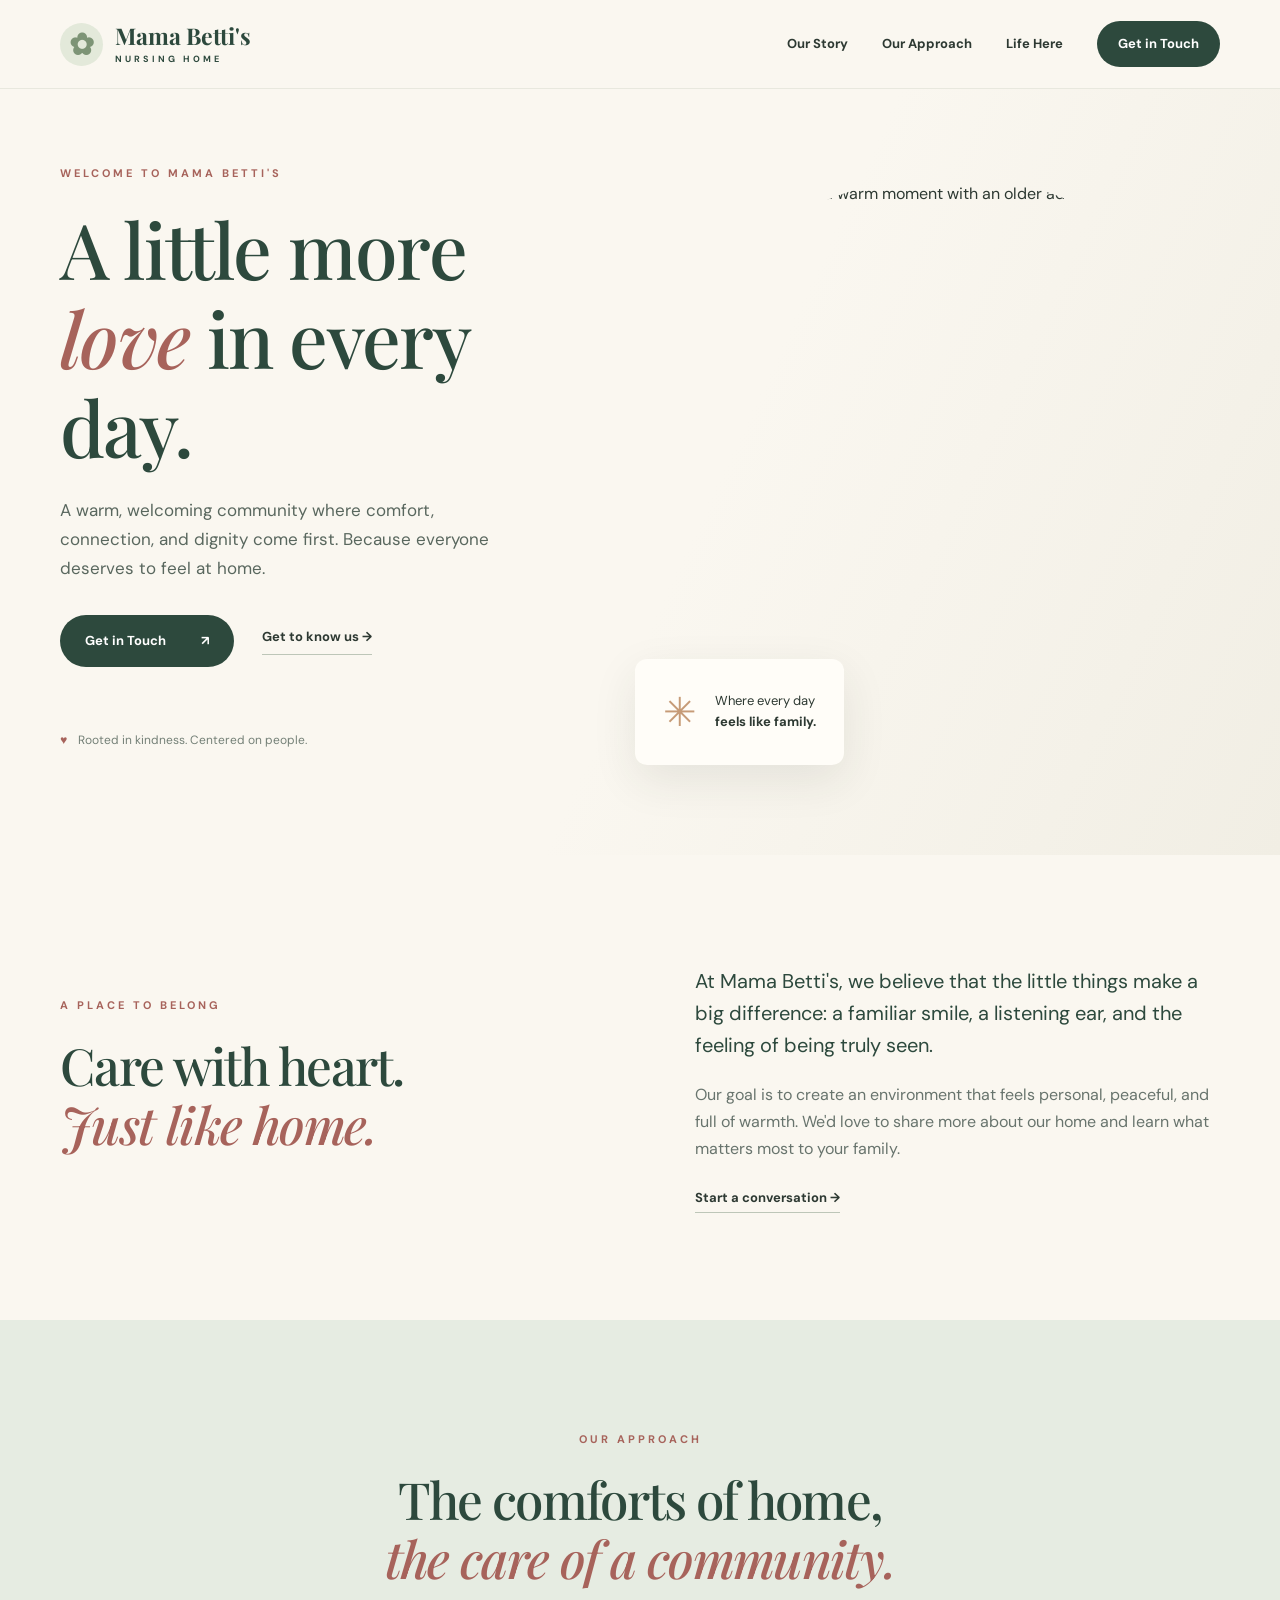
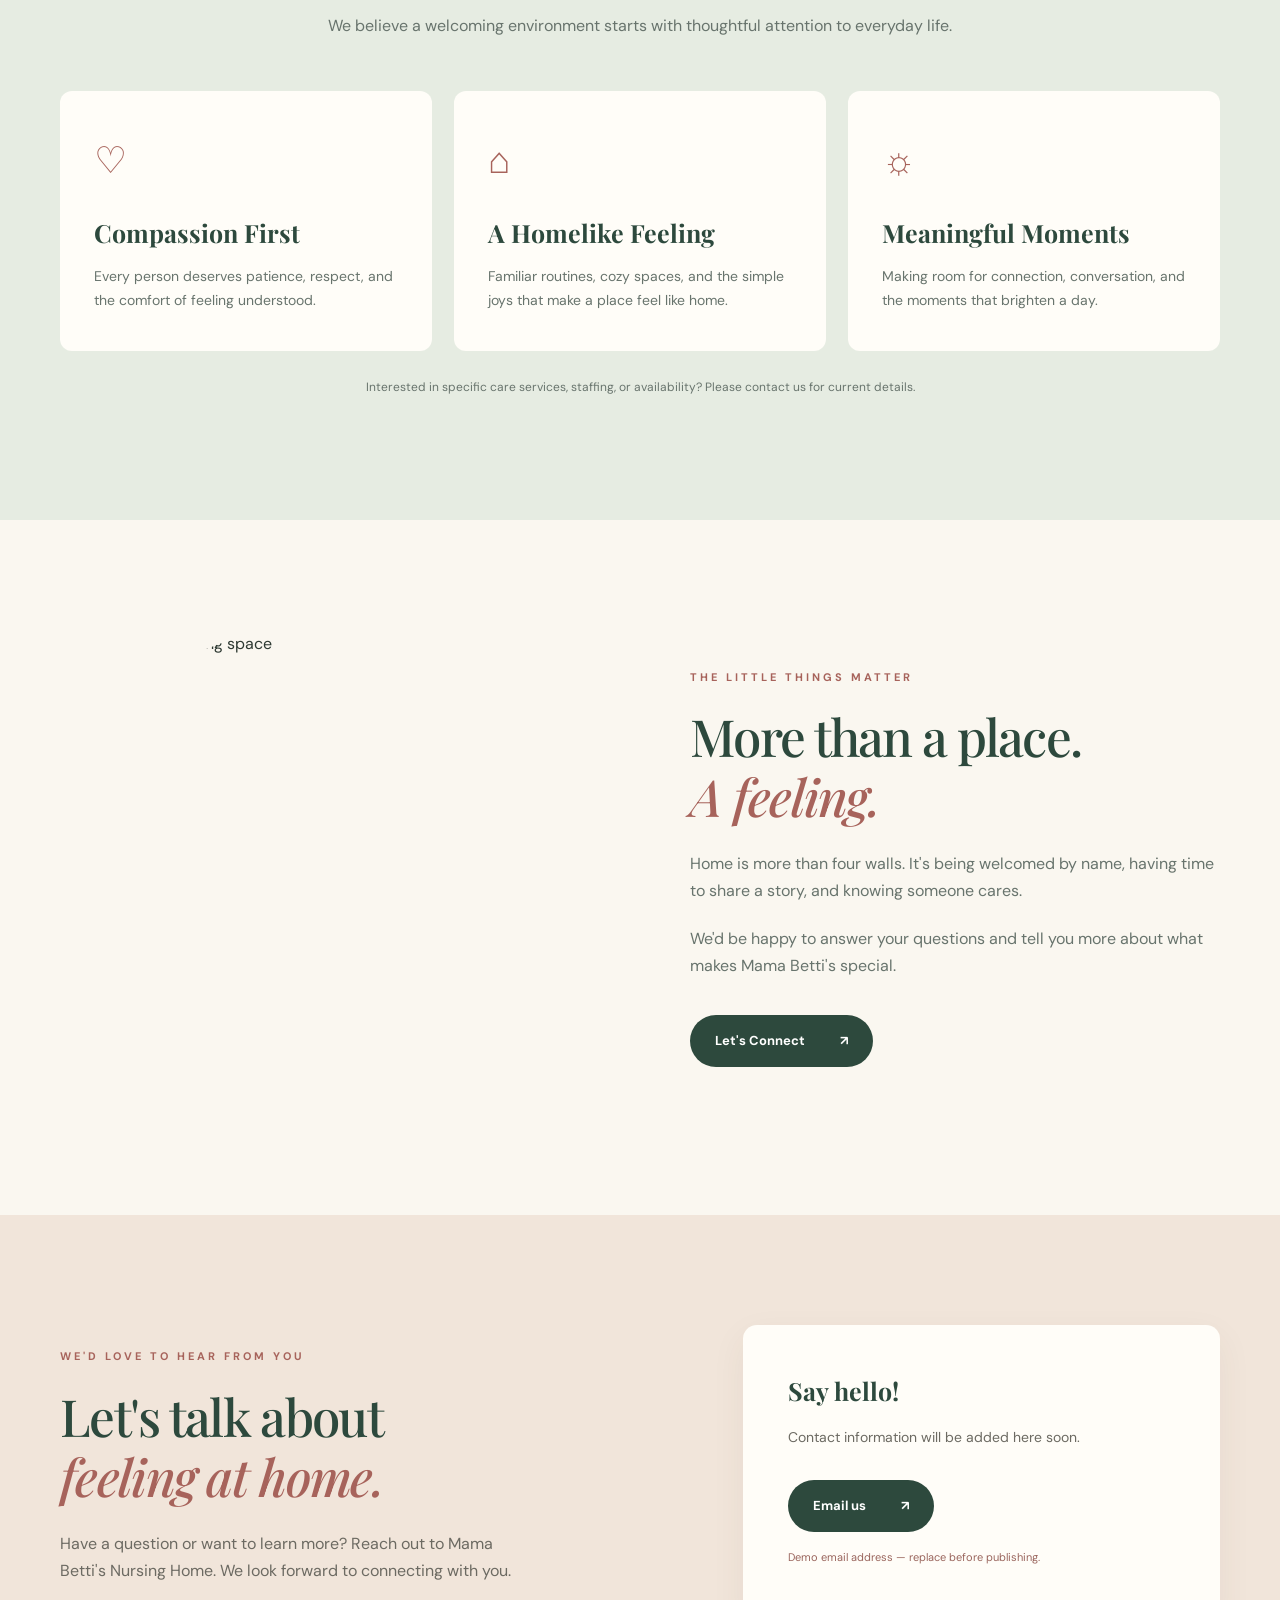
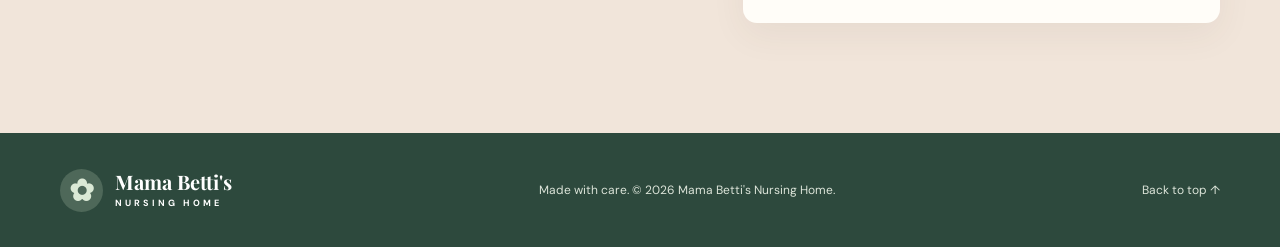
==== index.html @ affe923b "Add files via upload" ====
<!doctype html>
<html lang="en">
<head>
  <meta charset="utf-8" />
  <meta name="viewport" content="width=device-width, initial-scale=1" />
  <meta name="description" content="Mama Betti's Nursing Home — a warm, welcoming place to call home. Learn about our approach to care and get in touch." />
  <title>Mama Betti's Nursing Home | Care That Feels Like Family</title>
  <link rel="stylesheet" href="styles.css" />
</head>
<body>
  <a class="skip-link" href="#main">Skip to content</a>
  <header class="site-header">
    <div class="container nav-wrap">
      <a class="brand" href="#home" aria-label="Mama Betti's Nursing Home home"><span class="brand-mark" aria-hidden="true">✿</span><span>Mama Betti's <small>NURSING HOME</small></span></a>
      <button class="menu-toggle" aria-expanded="false" aria-controls="nav-links" aria-label="Toggle navigation">☰</button>
      <nav id="nav-links" aria-label="Main navigation"><a href="#about">Our Story</a><a href="#care">Our Approach</a><a href="#life">Life Here</a><a href="#contact" class="nav-cta">Get in Touch</a></nav>
    </div>
  </header>
  <main id="main">
    <section class="hero" id="home"><div class="container hero-grid"><div class="hero-copy"><span class="eyebrow">WELCOME TO MAMA BETTI'S</span><h1>A little more <em>love</em> in every day.</h1><p>A warm, welcoming community where comfort, connection, and dignity come first. Because everyone deserves to feel at home.</p><div class="actions"><a class="button primary" href="#contact">Get in Touch <span aria-hidden="true">↗</span></a><a class="text-link" href="#about">Get to know us <span aria-hidden="true">→</span></a></div><div class="hero-note"><span aria-hidden="true">♥</span> Rooted in kindness. Centered on people.</div></div><div class="hero-visual"><img src="https://images.unsplash.com/photo-1581578731548-c64695cc6952?auto=format&fit=crop&w=1100&q=85" alt="Caregiver sharing a warm moment with an older adult" /><div class="floating-note"><span class="flower">✳</span><span>Where every day<br><strong>feels like family.</strong></span></div></div></div></section>
    <section class="intro section" id="about"><div class="container intro-grid"><div><span class="eyebrow">A PLACE TO BELONG</span><h2>Care with heart.<br><em>Just like home.</em></h2></div><div><p class="lead">At Mama Betti's, we believe that the little things make a big difference: a familiar smile, a listening ear, and the feeling of being truly seen.</p><p>Our goal is to create an environment that feels personal, peaceful, and full of warmth. We'd love to share more about our home and learn what matters most to your family.</p><a class="text-link" href="#contact">Start a conversation <span aria-hidden="true">→</span></a></div></div></section>
    <section class="care section" id="care"><div class="container"><div class="section-heading"><span class="eyebrow">OUR APPROACH</span><h2>The comforts of home,<br><em>the care of a community.</em></h2><p>We believe a welcoming environment starts with thoughtful attention to everyday life.</p></div><div class="card-grid"><article class="feature-card"><div class="feature-icon">♡</div><h3>Compassion First</h3><p>Every person deserves patience, respect, and the comfort of feeling understood.</p></article><article class="feature-card"><div class="feature-icon">⌂</div><h3>A Homelike Feeling</h3><p>Familiar routines, cozy spaces, and the simple joys that make a place feel like home.</p></article><article class="feature-card"><div class="feature-icon">☼</div><h3>Meaningful Moments</h3><p>Making room for connection, conversation, and the moments that brighten a day.</p></article></div><p class="care-disclaimer">Interested in specific care services, staffing, or availability? Please contact us for current details.</p></div></section>
    <section class="life section" id="life"><div class="container life-grid"><div class="life-photo"><img src="https://images.unsplash.com/photo-1600607687920-4e2a09cf159d?auto=format&fit=crop&w=1100&q=85" alt="Bright, inviting living space" loading="lazy" /></div><div class="life-copy"><span class="eyebrow">THE LITTLE THINGS MATTER</span><h2>More than a place.<br><em>A feeling.</em></h2><p>Home is more than four walls. It's being welcomed by name, having time to share a story, and knowing someone cares.</p><p>We'd be happy to answer your questions and tell you more about what makes Mama Betti's special.</p><a class="button secondary" href="#contact">Let's Connect <span aria-hidden="true">↗</span></a></div></div></section>
    <section class="contact section" id="contact"><div class="container contact-panel"><div><span class="eyebrow">WE'D LOVE TO HEAR FROM YOU</span><h2>Let's talk about<br><em>feeling at home.</em></h2><p>Have a question or want to learn more? Reach out to Mama Betti's Nursing Home. We look forward to connecting with you.</p></div><div class="contact-card"><h3>Say hello!</h3><p>Contact information will be added here soon.</p><a class="button primary" href="mailto:hello@example.com?subject=Inquiry%20for%20Mama%20Betti%27s%20Nursing%20Home">Email us <span aria-hidden="true">↗</span></a><p class="placeholder-warning">Demo email address — replace before publishing.</p></div></div></section>
  </main>
  <footer><div class="container footer-inner"><a class="brand" href="#home"><span class="brand-mark" aria-hidden="true">✿</span><span>Mama Betti's <small>NURSING HOME</small></span></a><p>Made with care. © <span id="year"></span> Mama Betti's Nursing Home.</p><a href="#home">Back to top ↑</a></div></footer>
  <script src="script.js"></script>
</body>
</html>
---- styles.css ----
@import url('https://fonts.googleapis.com/css2?family=DM+Sans:wght@400;500;600;700&family=Playfair+Display:ital,wght@0,500;0,600;0,700;1,500;1,600&display=swap');
:root{--cream:#faf7f0;--ivory:#fffdf8;--green:#2d493d;--sage:#e6ece2;--peach:#f4e3d7;--rose:#a7635b;--ink:#2d3932;--muted:#68746d}*{box-sizing:border-box}html{scroll-behavior:smooth}body{margin:0;background:var(--cream);color:var(--ink);font-family:'DM Sans',sans-serif;line-height:1.7}img{max-width:100%;display:block}a{color:inherit;text-decoration:none}button{font:inherit}.container{width:min(1160px,calc(100% - 48px));margin:auto}.skip-link{position:absolute;left:-999px;top:0;background:white;padding:10px;z-index:10}.skip-link:focus{left:10px}.site-header{background:var(--cream);position:sticky;top:0;z-index:5;border-bottom:1px solid #e8e8de}.nav-wrap{display:flex;align-items:center;justify-content:space-between;min-height:88px}.brand{display:flex;align-items:center;gap:12px;color:var(--green);font-family:'Playfair Display',serif;font-size:23px;font-weight:700;line-height:1.05}.brand small{display:block;font-family:'DM Sans',sans-serif;font-size:9px;letter-spacing:3px;margin-top:7px}.brand-mark{width:43px;height:43px;display:grid;place-items:center;background:#e3e9da;border-radius:50%;font-size:30px;color:#7d9476}.site-header nav{display:flex;align-items:center;gap:34px;font-size:13px;font-weight:700}.site-header nav a:hover,.text-link:hover{color:var(--rose)}.nav-cta{background:var(--green);color:white!important;padding:12px 21px;border-radius:100px}.menu-toggle{display:none;background:none;border:0;font-size:27px;color:var(--green)}.hero{padding:75px 0 105px;background:linear-gradient(115deg,#faf7f0 55%,#f1eee4 100%)}.hero-grid{display:grid;grid-template-columns:1fr 1fr;align-items:center;gap:70px}.eyebrow{display:block;font-size:11px;font-weight:700;letter-spacing:3px;color:var(--rose);margin-bottom:21px}.hero h1,h2{font-family:'Playfair Display',serif;color:var(--green);font-weight:500;line-height:1.16;letter-spacing:-1.7px}.hero h1{font-size:clamp(56px,6vw,84px);margin:0 0 25px}h2{font-size:clamp(38px,4vw,57px);margin:0 0 24px}h1 em,h2 em{color:var(--rose);font-weight:500}.hero-copy>p{font-size:17px;max-width:460px;color:#59675e}.actions{display:flex;align-items:center;gap:28px;margin-top:32px;flex-wrap:wrap}.button{display:inline-flex;align-items:center;gap:35px;padding:15px 25px;border-radius:100px;font-weight:700;font-size:13px;transition:transform .2s,background .2s}.button:hover{transform:translateY(-2px)}.primary{background:var(--green);color:white}.primary:hover{background:#426653}.secondary{background:var(--ivory);color:var(--green)}.text-link{font-size:13px;font-weight:700;border-bottom:1px solid #bdc6b8;padding-bottom:6px}.hero-note{font-size:12px;color:#748077;margin-top:63px}.hero-note span{color:var(--rose);margin-right:8px}.hero-visual{position:relative}.hero-visual>img{width:100%;height:555px;object-fit:cover;border-radius:250px 250px 14px 14px}.floating-note{position:absolute;bottom:-30px;left:-40px;background:var(--ivory);box-shadow:0 15px 45px #27382b18;padding:21px 28px;border-radius:12px;display:flex;align-items:center;gap:18px;font-size:13px;line-height:1.6}.flower{font-size:40px;color:#c69b77}.section{padding:110px 0}.intro-grid{display:grid;grid-template-columns:1fr 1fr;gap:110px;align-items:center}.intro-grid p{color:var(--muted);margin:0 0 20px}.intro-grid .lead{font-size:20px;color:var(--green);line-height:1.6}.care{background:var(--sage)}.section-heading{text-align:center;max-width:690px;margin:0 auto 52px}.section-heading>p{color:var(--muted)}.card-grid{display:grid;grid-template-columns:repeat(3,1fr);gap:22px}.feature-card{background:var(--ivory);padding:38px 34px;border-radius:12px;min-height:260px}.feature-icon{font-size:37px;color:var(--rose);margin-bottom:20px}.feature-card h3,.contact-card h3{font-family:'Playfair Display',serif;font-size:25px;color:var(--green);margin:0 0 10px}.feature-card p{font-size:14px;color:var(--muted);margin:0}.care-disclaimer{text-align:center;color:var(--muted);font-size:12px;margin-top:26px}.life-grid{display:grid;grid-template-columns:1fr 1fr;gap:100px;align-items:center}.life-photo img{height:475px;width:100%;object-fit:cover;border-radius:240px 240px 12px 12px}.life-copy p{color:var(--muted);margin-bottom:20px}.life-copy .secondary{background:var(--green);color:white;margin-top:16px}.contact{background:#f1e5da}.contact-panel{display:grid;grid-template-columns:1.1fr .9fr;gap:100px;align-items:center}.contact-panel>div>p{max-width:460px;color:#6c6a62}.contact-card{background:var(--ivory);padding:45px;border-radius:14px;box-shadow:0 12px 35px #503c2910}.contact-card p{color:var(--muted);font-size:14px}.contact-card .button{margin-top:16px}.contact-card .placeholder-warning{font-size:11px;color:#9a655d;margin-top:16px}footer{background:var(--green);color:#dce4d9;padding:35px 0}.footer-inner{display:flex;justify-content:space-between;align-items:center;gap:20px}.footer-inner .brand{color:white;font-size:20px}.footer-inner .brand-mark{background:#4e6859;color:#dbe9d6}.footer-inner p,.footer-inner>a:last-child{font-size:12px}@media(max-width:850px){.hero-grid,.intro-grid,.life-grid,.contact-panel{gap:45px}.hero h1{font-size:55px}.hero-visual>img{height:440px}.section{padding:75px 0}.site-header nav{gap:16px}}@media(max-width:680px){.container{width:min(100% - 36px,1160px)}.nav-wrap{min-height:75px}.menu-toggle{display:block}.site-header nav{display:none;position:absolute;top:75px;left:0;right:0;background:var(--cream);padding:24px;flex-direction:column;align-items:stretch;border-bottom:1px solid #ddd}.site-header nav.open{display:flex}.hero{padding:45px 0 75px}.hero-grid,.intro-grid,.life-grid,.contact-panel,.card-grid{grid-template-columns:1fr}.hero-grid{gap:48px}.hero h1{font-size:clamp(52px,12vw,72px)}.hero-visual{margin-left:15px}.hero-visual>img{height:390px}.floating-note{left:-15px;padding:14px 18px}.hero-note{margin-top:38px}.intro-grid,.life-grid,.contact-panel{gap:25px}.life-photo img{height:350px}.life-copy{padding-top:15px}.contact-card{padding:30px}.footer-inner{flex-direction:column;text-align:center}.section{padding:68px 0}}
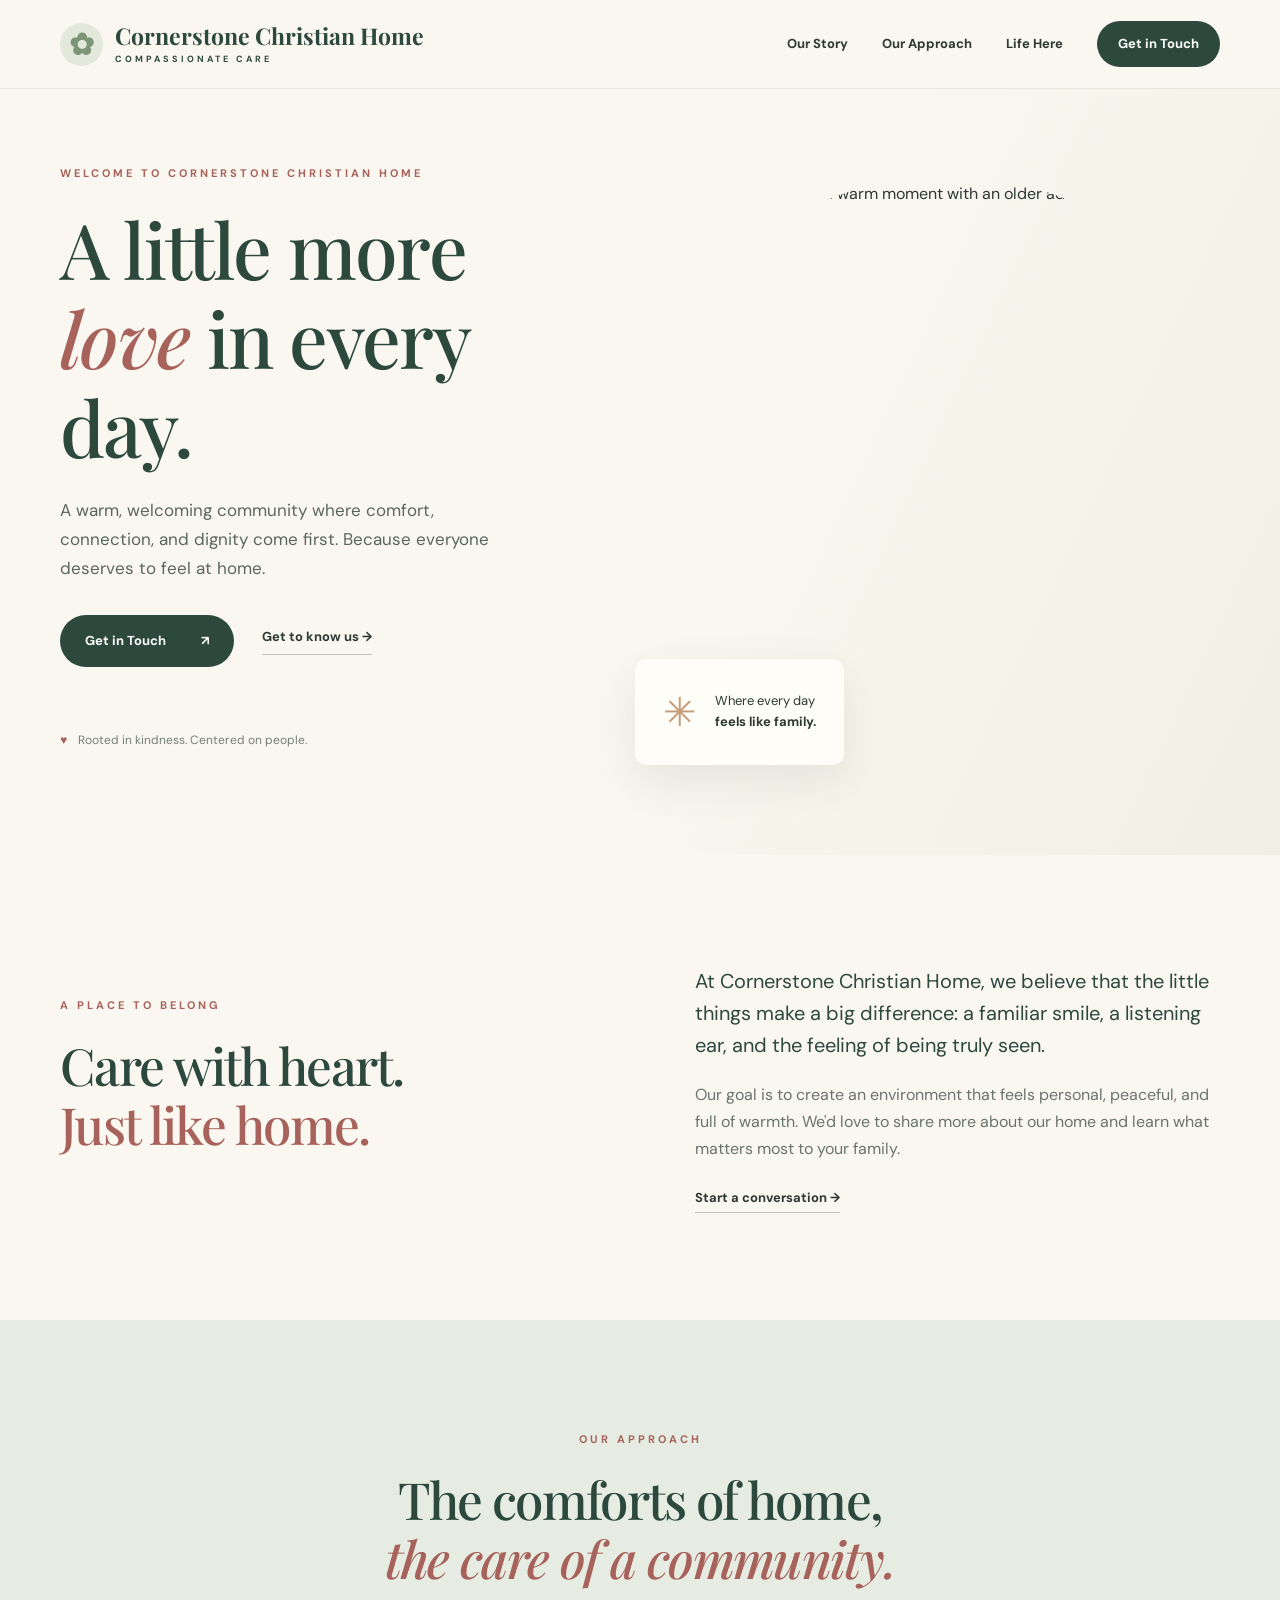
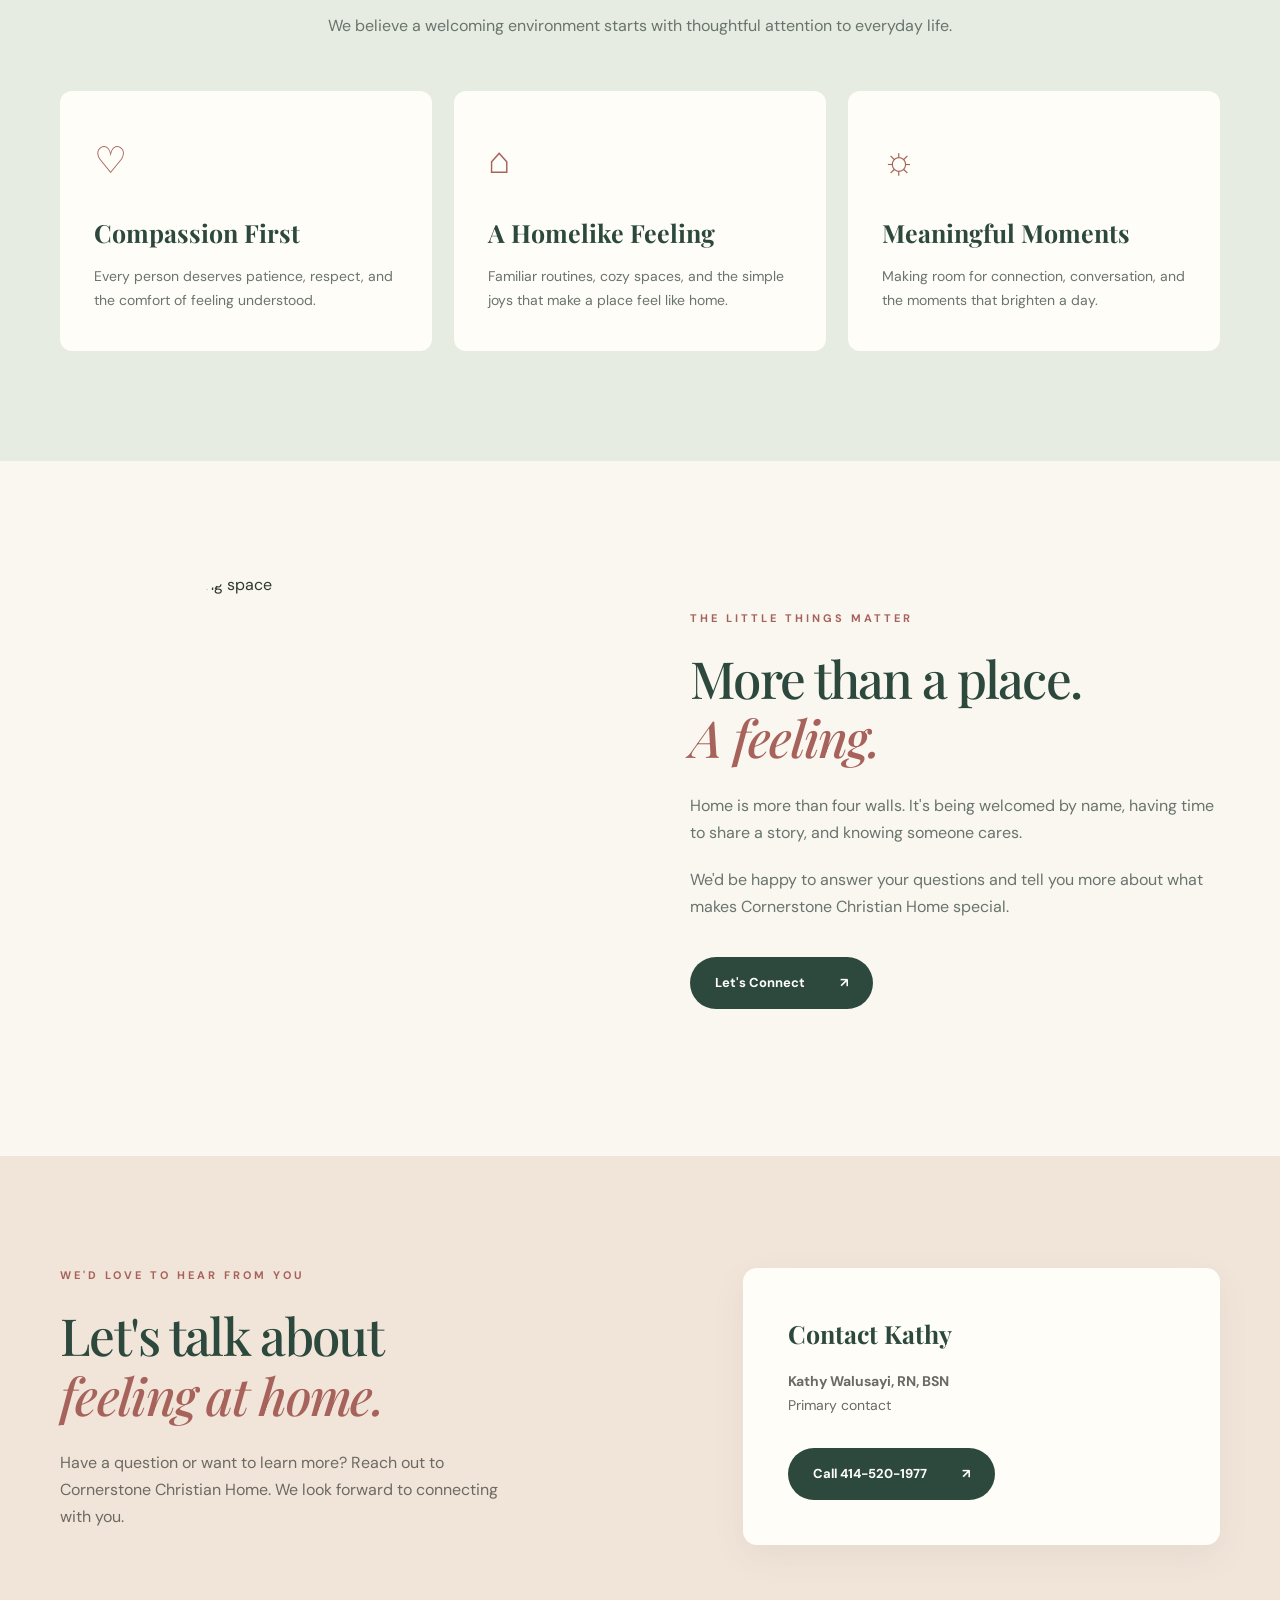
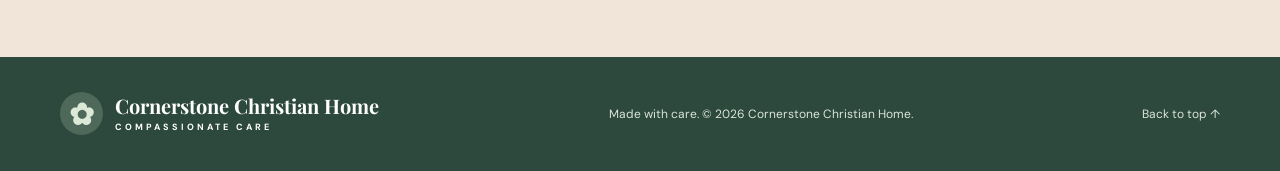
==== commit e8798cb3: "Add files via upload" ====
--- a/index.html
+++ b/index.html
@@ -3,27 +3,27 @@
 <head>
   <meta charset="utf-8" />
   <meta name="viewport" content="width=device-width, initial-scale=1" />
-  <meta name="description" content="Mama Betti's Nursing Home — a warm, welcoming place to call home. Learn about our approach to care and get in touch." />
-  <title>Mama Betti's Nursing Home | Care That Feels Like Family</title>
+  <meta name="description" content="Cornerstone Christian Home — a warm, welcoming place to call home. Learn about our approach to care and get in touch." />
+  <title>Cornerstone Christian Home | Care That Feels Like Family</title>
   <link rel="stylesheet" href="styles.css" />
 </head>
 <body>
   <a class="skip-link" href="#main">Skip to content</a>
   <header class="site-header">
     <div class="container nav-wrap">
-      <a class="brand" href="#home" aria-label="Mama Betti's Nursing Home home"><span class="brand-mark" aria-hidden="true">✿</span><span>Mama Betti's <small>NURSING HOME</small></span></a>
+      <a class="brand" href="#home" aria-label="Cornerstone Christian Home home"><span class="brand-mark" aria-hidden="true">✿</span><span>Cornerstone Christian Home <small>COMPASSIONATE CARE</small></span></a>
       <button class="menu-toggle" aria-expanded="false" aria-controls="nav-links" aria-label="Toggle navigation">☰</button>
       <nav id="nav-links" aria-label="Main navigation"><a href="#about">Our Story</a><a href="#care">Our Approach</a><a href="#life">Life Here</a><a href="#contact" class="nav-cta">Get in Touch</a></nav>
     </div>
   </header>
   <main id="main">
-    <section class="hero" id="home"><div class="container hero-grid"><div class="hero-copy"><span class="eyebrow">WELCOME TO MAMA BETTI'S</span><h1>A little more <em>love</em> in every day.</h1><p>A warm, welcoming community where comfort, connection, and dignity come first. Because everyone deserves to feel at home.</p><div class="actions"><a class="button primary" href="#contact">Get in Touch <span aria-hidden="true">↗</span></a><a class="text-link" href="#about">Get to know us <span aria-hidden="true">→</span></a></div><div class="hero-note"><span aria-hidden="true">♥</span> Rooted in kindness. Centered on people.</div></div><div class="hero-visual"><img src="https://images.unsplash.com/photo-1581578731548-c64695cc6952?auto=format&fit=crop&w=1100&q=85" alt="Caregiver sharing a warm moment with an older adult" /><div class="floating-note"><span class="flower">✳</span><span>Where every day<br><strong>feels like family.</strong></span></div></div></div></section>
-    <section class="intro section" id="about"><div class="container intro-grid"><div><span class="eyebrow">A PLACE TO BELONG</span><h2>Care with heart.<br><em>Just like home.</em></h2></div><div><p class="lead">At Mama Betti's, we believe that the little things make a big difference: a familiar smile, a listening ear, and the feeling of being truly seen.</p><p>Our goal is to create an environment that feels personal, peaceful, and full of warmth. We'd love to share more about our home and learn what matters most to your family.</p><a class="text-link" href="#contact">Start a conversation <span aria-hidden="true">→</span></a></div></div></section>
-    <section class="care section" id="care"><div class="container"><div class="section-heading"><span class="eyebrow">OUR APPROACH</span><h2>The comforts of home,<br><em>the care of a community.</em></h2><p>We believe a welcoming environment starts with thoughtful attention to everyday life.</p></div><div class="card-grid"><article class="feature-card"><div class="feature-icon">♡</div><h3>Compassion First</h3><p>Every person deserves patience, respect, and the comfort of feeling understood.</p></article><article class="feature-card"><div class="feature-icon">⌂</div><h3>A Homelike Feeling</h3><p>Familiar routines, cozy spaces, and the simple joys that make a place feel like home.</p></article><article class="feature-card"><div class="feature-icon">☼</div><h3>Meaningful Moments</h3><p>Making room for connection, conversation, and the moments that brighten a day.</p></article></div><p class="care-disclaimer">Interested in specific care services, staffing, or availability? Please contact us for current details.</p></div></section>
-    <section class="life section" id="life"><div class="container life-grid"><div class="life-photo"><img src="https://images.unsplash.com/photo-1600607687920-4e2a09cf159d?auto=format&fit=crop&w=1100&q=85" alt="Bright, inviting living space" loading="lazy" /></div><div class="life-copy"><span class="eyebrow">THE LITTLE THINGS MATTER</span><h2>More than a place.<br><em>A feeling.</em></h2><p>Home is more than four walls. It's being welcomed by name, having time to share a story, and knowing someone cares.</p><p>We'd be happy to answer your questions and tell you more about what makes Mama Betti's special.</p><a class="button secondary" href="#contact">Let's Connect <span aria-hidden="true">↗</span></a></div></div></section>
-    <section class="contact section" id="contact"><div class="container contact-panel"><div><span class="eyebrow">WE'D LOVE TO HEAR FROM YOU</span><h2>Let's talk about<br><em>feeling at home.</em></h2><p>Have a question or want to learn more? Reach out to Mama Betti's Nursing Home. We look forward to connecting with you.</p></div><div class="contact-card"><h3>Say hello!</h3><p>Contact information will be added here soon.</p><a class="button primary" href="mailto:hello@example.com?subject=Inquiry%20for%20Mama%20Betti%27s%20Nursing%20Home">Email us <span aria-hidden="true">↗</span></a><p class="placeholder-warning">Demo email address — replace before publishing.</p></div></div></section>
+    <section class="hero" id="home"><div class="container hero-grid"><div class="hero-copy"><span class="eyebrow">WELCOME TO CORNERSTONE CHRISTIAN HOME</span><h1>A little more <em>love</em> in every day.</h1><p>A warm, welcoming community where comfort, connection, and dignity come first. Because everyone deserves to feel at home.</p><div class="actions"><a class="button primary" href="#contact">Get in Touch <span aria-hidden="true">↗</span></a><a class="text-link" href="#about">Get to know us <span aria-hidden="true">→</span></a></div><div class="hero-note"><span aria-hidden="true">♥</span> Rooted in kindness. Centered on people.</div></div><div class="hero-visual"><img src="https://images.unsplash.com/photo-1581578731548-c64695cc6952?auto=format&fit=crop&w=1100&q=85" alt="Caregiver sharing a warm moment with an older adult" /><div class="floating-note"><span class="flower">✳</span><span>Where every day<br><strong>feels like family.</strong></span></div></div></div></section>
+    <section class="intro section" id="about"><div class="container intro-grid"><div><span class="eyebrow">A PLACE TO BELONG</span><h2>Care with heart.<br><em class="upright-emphasis">Just like home.</em></h2></div><div><p class="lead">At Cornerstone Christian Home, we believe that the little things make a big difference: a familiar smile, a listening ear, and the feeling of being truly seen.</p><p>Our goal is to create an environment that feels personal, peaceful, and full of warmth. We'd love to share more about our home and learn what matters most to your family.</p><a class="text-link" href="#contact">Start a conversation <span aria-hidden="true">→</span></a></div></div></section>
+    <section class="care section" id="care"><div class="container"><div class="section-heading"><span class="eyebrow">OUR APPROACH</span><h2>The comforts of home,<br><em>the care of a community.</em></h2><p>We believe a welcoming environment starts with thoughtful attention to everyday life.</p></div><div class="card-grid"><article class="feature-card"><div class="feature-icon">♡</div><h3>Compassion First</h3><p>Every person deserves patience, respect, and the comfort of feeling understood.</p></article><article class="feature-card"><div class="feature-icon">⌂</div><h3>A Homelike Feeling</h3><p>Familiar routines, cozy spaces, and the simple joys that make a place feel like home.</p></article><article class="feature-card"><div class="feature-icon">☼</div><h3>Meaningful Moments</h3><p>Making room for connection, conversation, and the moments that brighten a day.</p></article></div></div></section>
+    <section class="life section" id="life"><div class="container life-grid"><div class="life-photo"><img src="https://images.unsplash.com/photo-1600607687920-4e2a09cf159d?auto=format&fit=crop&w=1100&q=85" alt="Bright, inviting living space" loading="lazy" /></div><div class="life-copy"><span class="eyebrow">THE LITTLE THINGS MATTER</span><h2>More than a place.<br><em>A feeling.</em></h2><p>Home is more than four walls. It's being welcomed by name, having time to share a story, and knowing someone cares.</p><p>We'd be happy to answer your questions and tell you more about what makes Cornerstone Christian Home special.</p><a class="button secondary" href="#contact">Let's Connect <span aria-hidden="true">↗</span></a></div></div></section>
+    <section class="contact section" id="contact"><div class="container contact-panel"><div><span class="eyebrow">WE'D LOVE TO HEAR FROM YOU</span><h2>Let's talk about<br><em>feeling at home.</em></h2><p>Have a question or want to learn more? Reach out to Cornerstone Christian Home. We look forward to connecting with you.</p></div><div class="contact-card"><h3>Contact Kathy</h3><p><strong>Kathy Walusayi, RN, BSN</strong><br>Primary contact</p><a class="button primary" href="tel:+14145201977">Call 414-520-1977 <span aria-hidden="true">↗</span></a></div></div></section>
   </main>
-  <footer><div class="container footer-inner"><a class="brand" href="#home"><span class="brand-mark" aria-hidden="true">✿</span><span>Mama Betti's <small>NURSING HOME</small></span></a><p>Made with care. © <span id="year"></span> Mama Betti's Nursing Home.</p><a href="#home">Back to top ↑</a></div></footer>
+  <footer><div class="container footer-inner"><a class="brand" href="#home"><span class="brand-mark" aria-hidden="true">✿</span><span>Cornerstone Christian Home <small>COMPASSIONATE CARE</small></span></a><p>Made with care. © <span id="year"></span> Cornerstone Christian Home.</p><a href="#home">Back to top ↑</a></div></footer>
   <script src="script.js"></script>
 </body>
 </html>
--- a/styles.css
+++ b/styles.css
@@ -1,2 +1,5 @@
 @import url('https://fonts.googleapis.com/css2?family=DM+Sans:wght@400;500;600;700&family=Playfair+Display:ital,wght@0,500;0,600;0,700;1,500;1,600&display=swap');
 :root{--cream:#faf7f0;--ivory:#fffdf8;--green:#2d493d;--sage:#e6ece2;--peach:#f4e3d7;--rose:#a7635b;--ink:#2d3932;--muted:#68746d}*{box-sizing:border-box}html{scroll-behavior:smooth}body{margin:0;background:var(--cream);color:var(--ink);font-family:'DM Sans',sans-serif;line-height:1.7}img{max-width:100%;display:block}a{color:inherit;text-decoration:none}button{font:inherit}.container{width:min(1160px,calc(100% - 48px));margin:auto}.skip-link{position:absolute;left:-999px;top:0;background:white;padding:10px;z-index:10}.skip-link:focus{left:10px}.site-header{background:var(--cream);position:sticky;top:0;z-index:5;border-bottom:1px solid #e8e8de}.nav-wrap{display:flex;align-items:center;justify-content:space-between;min-height:88px}.brand{display:flex;align-items:center;gap:12px;color:var(--green);font-family:'Playfair Display',serif;font-size:23px;font-weight:700;line-height:1.05}.brand small{display:block;font-family:'DM Sans',sans-serif;font-size:9px;letter-spacing:3px;margin-top:7px}.brand-mark{width:43px;height:43px;display:grid;place-items:center;background:#e3e9da;border-radius:50%;font-size:30px;color:#7d9476}.site-header nav{display:flex;align-items:center;gap:34px;font-size:13px;font-weight:700}.site-header nav a:hover,.text-link:hover{color:var(--rose)}.nav-cta{background:var(--green);color:white!important;padding:12px 21px;border-radius:100px}.menu-toggle{display:none;background:none;border:0;font-size:27px;color:var(--green)}.hero{padding:75px 0 105px;background:linear-gradient(115deg,#faf7f0 55%,#f1eee4 100%)}.hero-grid{display:grid;grid-template-columns:1fr 1fr;align-items:center;gap:70px}.eyebrow{display:block;font-size:11px;font-weight:700;letter-spacing:3px;color:var(--rose);margin-bottom:21px}.hero h1,h2{font-family:'Playfair Display',serif;color:var(--green);font-weight:500;line-height:1.16;letter-spacing:-1.7px}.hero h1{font-size:clamp(56px,6vw,84px);margin:0 0 25px}h2{font-size:clamp(38px,4vw,57px);margin:0 0 24px}h1 em,h2 em{color:var(--rose);font-weight:500}.hero-copy>p{font-size:17px;max-width:460px;color:#59675e}.actions{display:flex;align-items:center;gap:28px;margin-top:32px;flex-wrap:wrap}.button{display:inline-flex;align-items:center;gap:35px;padding:15px 25px;border-radius:100px;font-weight:700;font-size:13px;transition:transform .2s,background .2s}.button:hover{transform:translateY(-2px)}.primary{background:var(--green);color:white}.primary:hover{background:#426653}.secondary{background:var(--ivory);color:var(--green)}.text-link{font-size:13px;font-weight:700;border-bottom:1px solid #bdc6b8;padding-bottom:6px}.hero-note{font-size:12px;color:#748077;margin-top:63px}.hero-note span{color:var(--rose);margin-right:8px}.hero-visual{position:relative}.hero-visual>img{width:100%;height:555px;object-fit:cover;border-radius:250px 250px 14px 14px}.floating-note{position:absolute;bottom:-30px;left:-40px;background:var(--ivory);box-shadow:0 15px 45px #27382b18;padding:21px 28px;border-radius:12px;display:flex;align-items:center;gap:18px;font-size:13px;line-height:1.6}.flower{font-size:40px;color:#c69b77}.section{padding:110px 0}.intro-grid{display:grid;grid-template-columns:1fr 1fr;gap:110px;align-items:center}.intro-grid p{color:var(--muted);margin:0 0 20px}.intro-grid .lead{font-size:20px;color:var(--green);line-height:1.6}.care{background:var(--sage)}.section-heading{text-align:center;max-width:690px;margin:0 auto 52px}.section-heading>p{color:var(--muted)}.card-grid{display:grid;grid-template-columns:repeat(3,1fr);gap:22px}.feature-card{background:var(--ivory);padding:38px 34px;border-radius:12px;min-height:260px}.feature-icon{font-size:37px;color:var(--rose);margin-bottom:20px}.feature-card h3,.contact-card h3{font-family:'Playfair Display',serif;font-size:25px;color:var(--green);margin:0 0 10px}.feature-card p{font-size:14px;color:var(--muted);margin:0}.care-disclaimer{text-align:center;color:var(--muted);font-size:12px;margin-top:26px}.life-grid{display:grid;grid-template-columns:1fr 1fr;gap:100px;align-items:center}.life-photo img{height:475px;width:100%;object-fit:cover;border-radius:240px 240px 12px 12px}.life-copy p{color:var(--muted);margin-bottom:20px}.life-copy .secondary{background:var(--green);color:white;margin-top:16px}.contact{background:#f1e5da}.contact-panel{display:grid;grid-template-columns:1.1fr .9fr;gap:100px;align-items:center}.contact-panel>div>p{max-width:460px;color:#6c6a62}.contact-card{background:var(--ivory);padding:45px;border-radius:14px;box-shadow:0 12px 35px #503c2910}.contact-card p{color:var(--muted);font-size:14px}.contact-card .button{margin-top:16px}.contact-card .placeholder-warning{font-size:11px;color:#9a655d;margin-top:16px}footer{background:var(--green);color:#dce4d9;padding:35px 0}.footer-inner{display:flex;justify-content:space-between;align-items:center;gap:20px}.footer-inner .brand{color:white;font-size:20px}.footer-inner .brand-mark{background:#4e6859;color:#dbe9d6}.footer-inner p,.footer-inner>a:last-child{font-size:12px}@media(max-width:850px){.hero-grid,.intro-grid,.life-grid,.contact-panel{gap:45px}.hero h1{font-size:55px}.hero-visual>img{height:440px}.section{padding:75px 0}.site-header nav{gap:16px}}@media(max-width:680px){.container{width:min(100% - 36px,1160px)}.nav-wrap{min-height:75px}.menu-toggle{display:block}.site-header nav{display:none;position:absolute;top:75px;left:0;right:0;background:var(--cream);padding:24px;flex-direction:column;align-items:stretch;border-bottom:1px solid #ddd}.site-header nav.open{display:flex}.hero{padding:45px 0 75px}.hero-grid,.intro-grid,.life-grid,.contact-panel,.card-grid{grid-template-columns:1fr}.hero-grid{gap:48px}.hero h1{font-size:clamp(52px,12vw,72px)}.hero-visual{margin-left:15px}.hero-visual>img{height:390px}.floating-note{left:-15px;padding:14px 18px}.hero-note{margin-top:38px}.intro-grid,.life-grid,.contact-panel{gap:25px}.life-photo img{height:350px}.life-copy{padding-top:15px}.contact-card{padding:30px}.footer-inner{flex-direction:column;text-align:center}.section{padding:68px 0}}
+
+/* Keep “Just like home” upright for a conventional capital J. */
+.upright-emphasis { font-style: normal; }
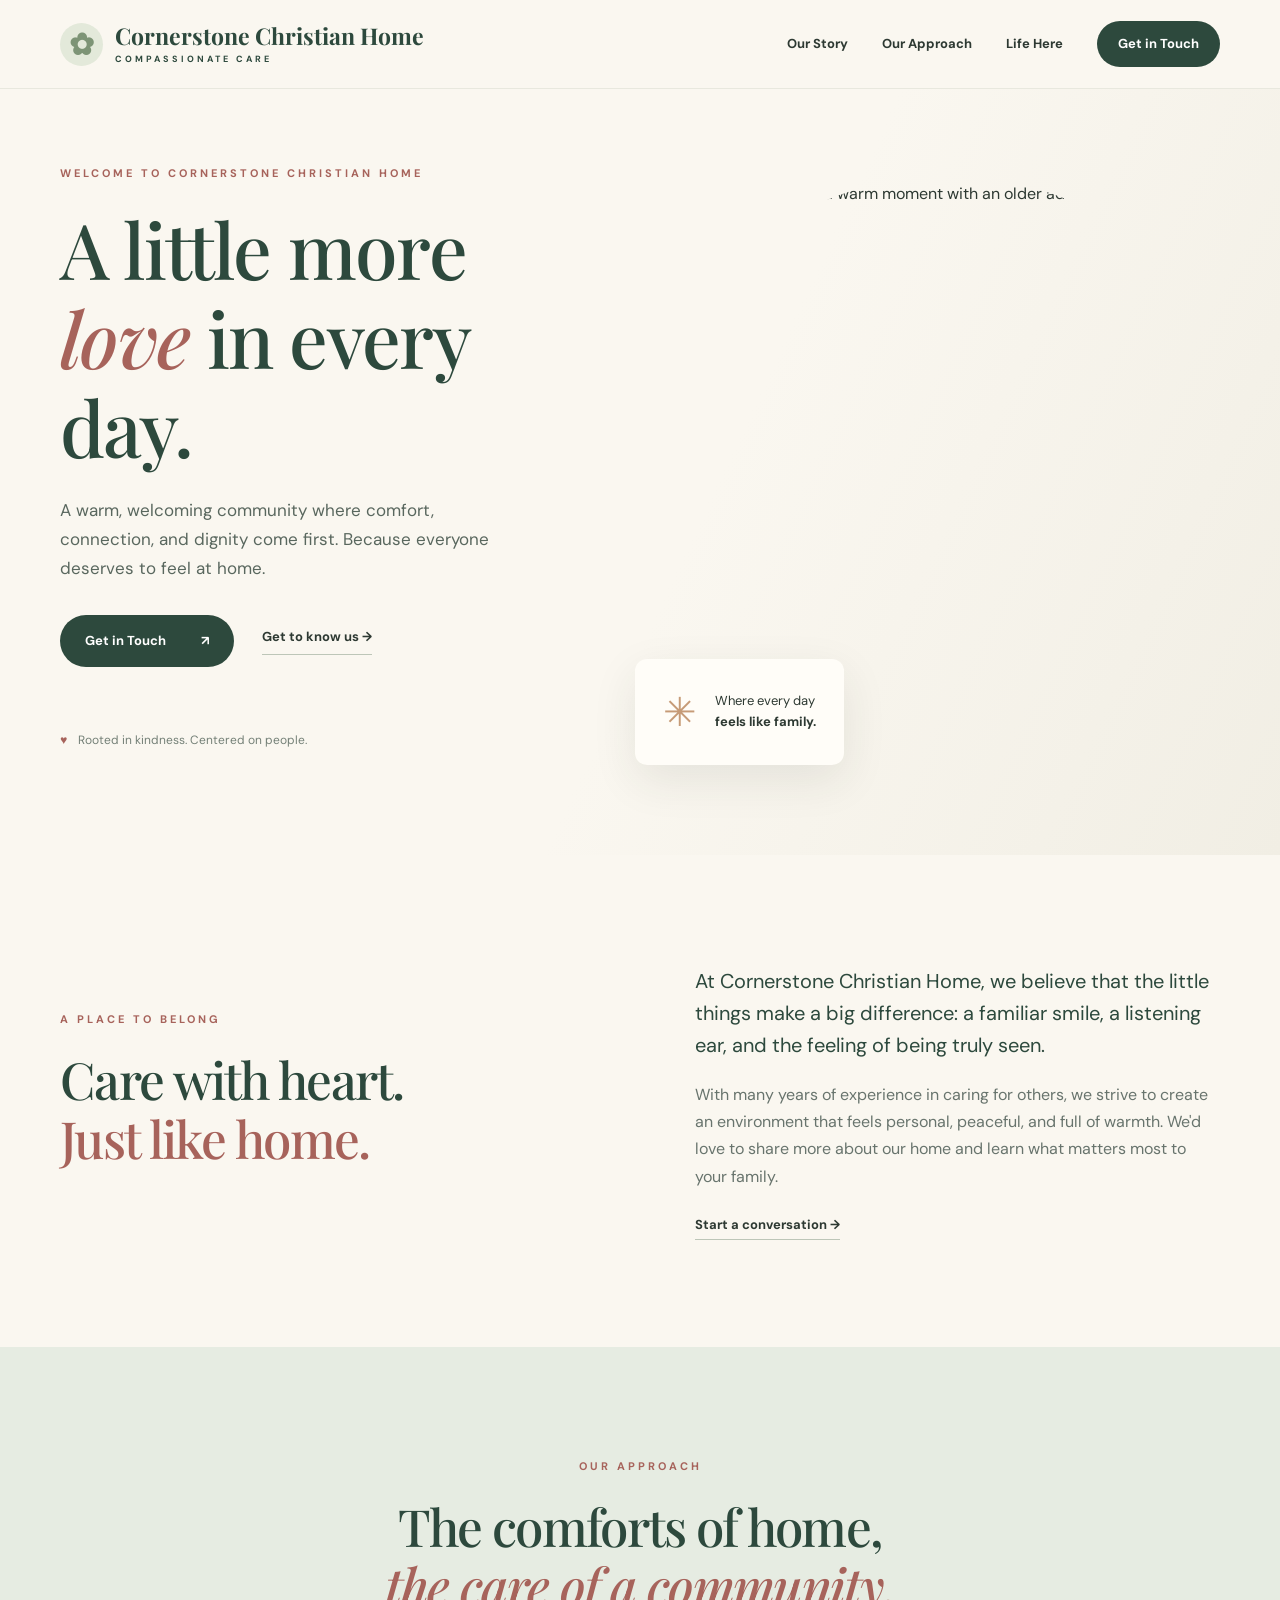
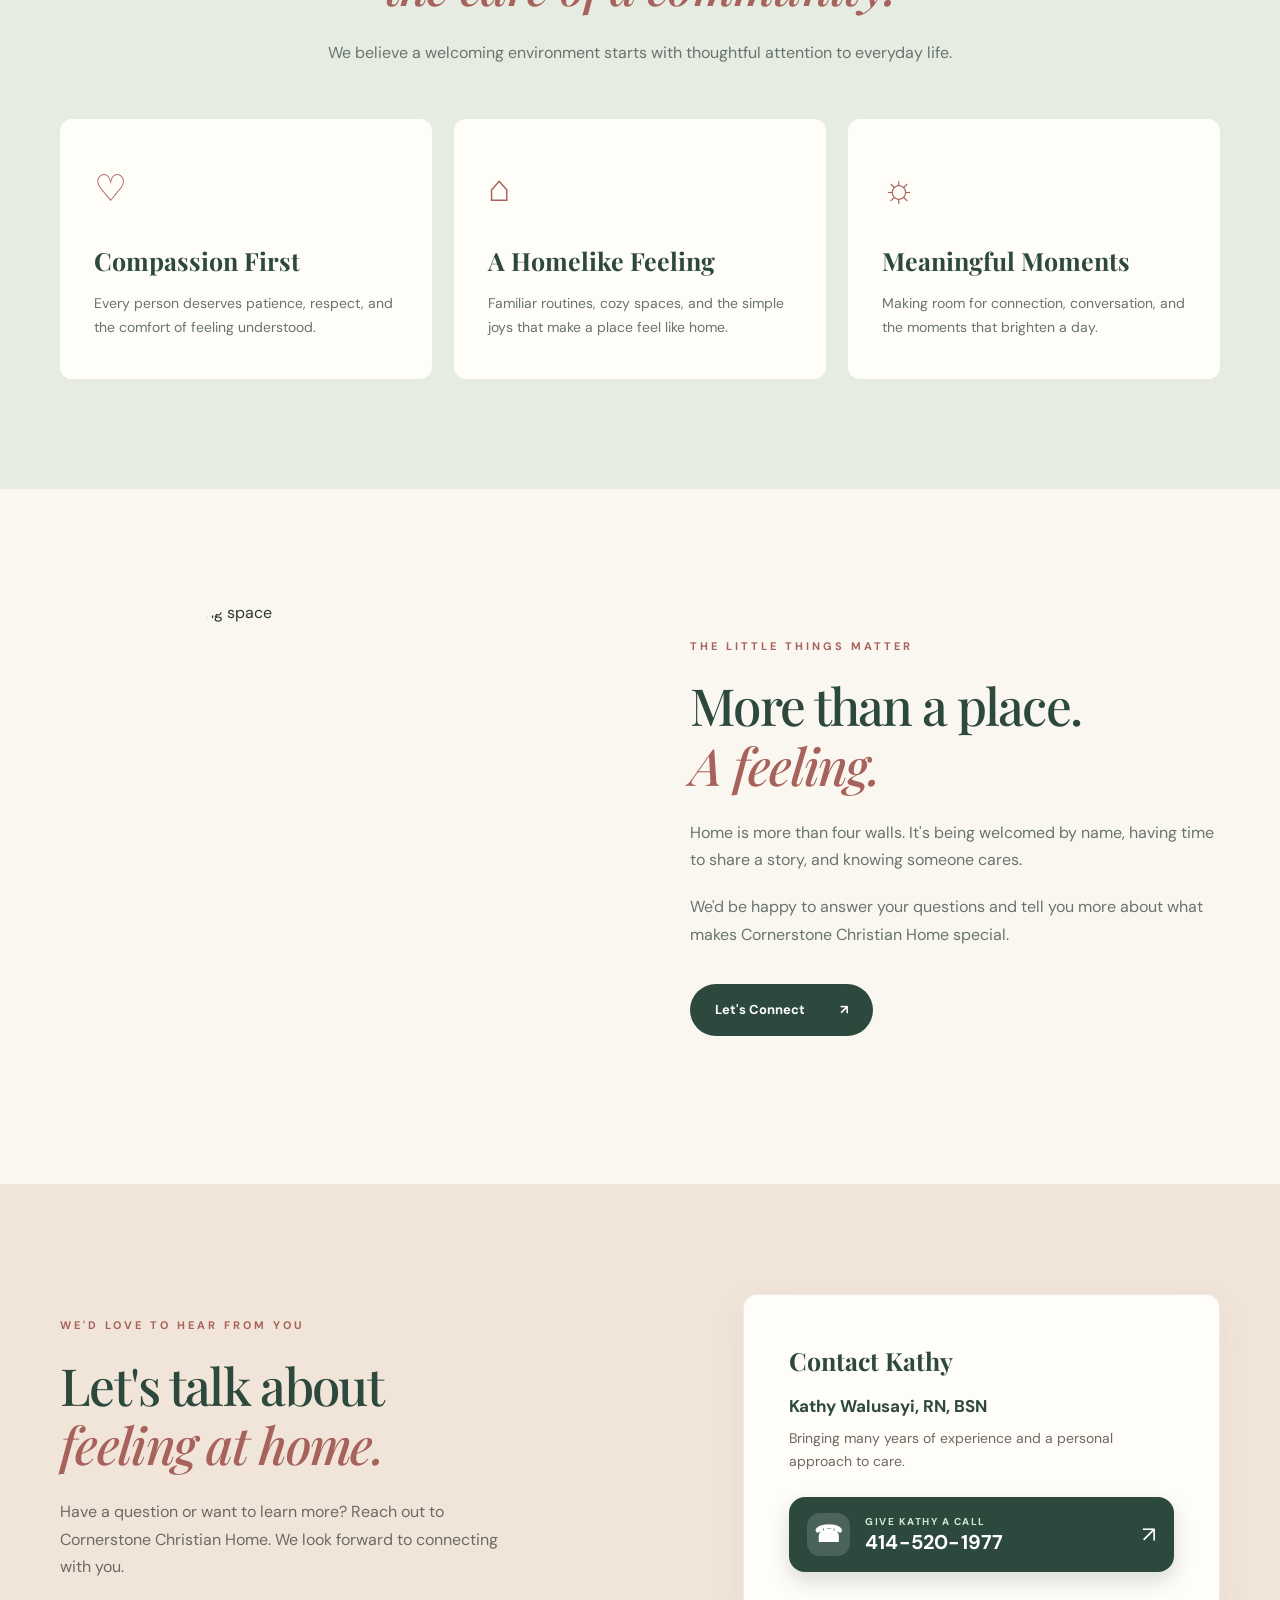
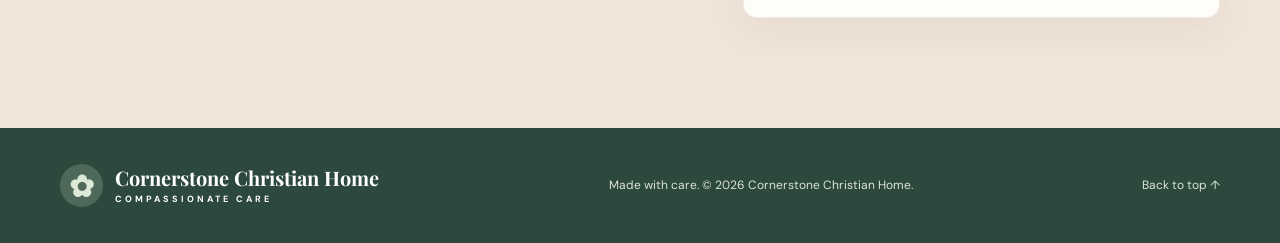
==== commit 084f2fb2: "Add files via upload" ====
--- a/index.html
+++ b/index.html
@@ -18,10 +18,10 @@
   </header>
   <main id="main">
     <section class="hero" id="home"><div class="container hero-grid"><div class="hero-copy"><span class="eyebrow">WELCOME TO CORNERSTONE CHRISTIAN HOME</span><h1>A little more <em>love</em> in every day.</h1><p>A warm, welcoming community where comfort, connection, and dignity come first. Because everyone deserves to feel at home.</p><div class="actions"><a class="button primary" href="#contact">Get in Touch <span aria-hidden="true">↗</span></a><a class="text-link" href="#about">Get to know us <span aria-hidden="true">→</span></a></div><div class="hero-note"><span aria-hidden="true">♥</span> Rooted in kindness. Centered on people.</div></div><div class="hero-visual"><img src="https://images.unsplash.com/photo-1581578731548-c64695cc6952?auto=format&fit=crop&w=1100&q=85" alt="Caregiver sharing a warm moment with an older adult" /><div class="floating-note"><span class="flower">✳</span><span>Where every day<br><strong>feels like family.</strong></span></div></div></div></section>
-    <section class="intro section" id="about"><div class="container intro-grid"><div><span class="eyebrow">A PLACE TO BELONG</span><h2>Care with heart.<br><em class="upright-emphasis">Just like home.</em></h2></div><div><p class="lead">At Cornerstone Christian Home, we believe that the little things make a big difference: a familiar smile, a listening ear, and the feeling of being truly seen.</p><p>Our goal is to create an environment that feels personal, peaceful, and full of warmth. We'd love to share more about our home and learn what matters most to your family.</p><a class="text-link" href="#contact">Start a conversation <span aria-hidden="true">→</span></a></div></div></section>
+    <section class="intro section" id="about"><div class="container intro-grid"><div><span class="eyebrow">A PLACE TO BELONG</span><h2>Care with heart.<br><em class="upright-emphasis">Just like home.</em></h2></div><div><p class="lead">At Cornerstone Christian Home, we believe that the little things make a big difference: a familiar smile, a listening ear, and the feeling of being truly seen.</p><p>With many years of experience in caring for others, we strive to create an environment that feels personal, peaceful, and full of warmth. We'd love to share more about our home and learn what matters most to your family.</p><a class="text-link" href="#contact">Start a conversation <span aria-hidden="true">→</span></a></div></div></section>
     <section class="care section" id="care"><div class="container"><div class="section-heading"><span class="eyebrow">OUR APPROACH</span><h2>The comforts of home,<br><em>the care of a community.</em></h2><p>We believe a welcoming environment starts with thoughtful attention to everyday life.</p></div><div class="card-grid"><article class="feature-card"><div class="feature-icon">♡</div><h3>Compassion First</h3><p>Every person deserves patience, respect, and the comfort of feeling understood.</p></article><article class="feature-card"><div class="feature-icon">⌂</div><h3>A Homelike Feeling</h3><p>Familiar routines, cozy spaces, and the simple joys that make a place feel like home.</p></article><article class="feature-card"><div class="feature-icon">☼</div><h3>Meaningful Moments</h3><p>Making room for connection, conversation, and the moments that brighten a day.</p></article></div></div></section>
     <section class="life section" id="life"><div class="container life-grid"><div class="life-photo"><img src="https://images.unsplash.com/photo-1600607687920-4e2a09cf159d?auto=format&fit=crop&w=1100&q=85" alt="Bright, inviting living space" loading="lazy" /></div><div class="life-copy"><span class="eyebrow">THE LITTLE THINGS MATTER</span><h2>More than a place.<br><em>A feeling.</em></h2><p>Home is more than four walls. It's being welcomed by name, having time to share a story, and knowing someone cares.</p><p>We'd be happy to answer your questions and tell you more about what makes Cornerstone Christian Home special.</p><a class="button secondary" href="#contact">Let's Connect <span aria-hidden="true">↗</span></a></div></div></section>
-    <section class="contact section" id="contact"><div class="container contact-panel"><div><span class="eyebrow">WE'D LOVE TO HEAR FROM YOU</span><h2>Let's talk about<br><em>feeling at home.</em></h2><p>Have a question or want to learn more? Reach out to Cornerstone Christian Home. We look forward to connecting with you.</p></div><div class="contact-card"><h3>Contact Kathy</h3><p><strong>Kathy Walusayi, RN, BSN</strong><br>Primary contact</p><a class="button primary" href="tel:+14145201977">Call 414-520-1977 <span aria-hidden="true">↗</span></a></div></div></section>
+    <section class="contact section" id="contact"><div class="container contact-panel"><div><span class="eyebrow">WE'D LOVE TO HEAR FROM YOU</span><h2>Let's talk about<br><em>feeling at home.</em></h2><p>Have a question or want to learn more? Reach out to Cornerstone Christian Home. We look forward to connecting with you.</p></div><div class="contact-card"><h3>Contact Kathy</h3><p class="contact-name">Kathy Walusayi, RN, BSN</p><p class="contact-experience">Bringing many years of experience and a personal approach to care.</p><a class="button call-button" href="tel:+14145201977" aria-label="Call Kathy Walusayi at 414-520-1977"><span class="call-icon" aria-hidden="true">☎</span><span class="call-label"><span class="call-caption">GIVE KATHY A CALL</span><strong>414-520-1977</strong></span><span class="call-arrow" aria-hidden="true">↗</span></a></div></div></section>
   </main>
   <footer><div class="container footer-inner"><a class="brand" href="#home"><span class="brand-mark" aria-hidden="true">✿</span><span>Cornerstone Christian Home <small>COMPASSIONATE CARE</small></span></a><p>Made with care. © <span id="year"></span> Cornerstone Christian Home.</p><a href="#home">Back to top ↑</a></div></footer>
   <script src="script.js"></script>
--- a/styles.css
+++ b/styles.css
@@ -3,3 +3,17 @@
 
 /* Keep “Just like home” upright for a conventional capital J. */
 .upright-emphasis { font-style: normal; }
+
+/* Contact card refresh */
+.contact-card{border:1px solid rgba(45,73,61,.09)}
+.contact-card .contact-name{font-size:17px;font-weight:700;color:var(--green);margin:10px 0 6px}
+.contact-card .contact-experience{font-size:14px;line-height:1.65;margin:0 0 24px}
+.contact-card .call-button{display:flex;width:100%;justify-content:flex-start;gap:15px;padding:16px 18px;border-radius:16px;background:var(--green);color:#fff;box-shadow:0 9px 20px rgba(45,73,61,.18);transition:transform .2s ease,box-shadow .2s ease,background .2s ease}
+.contact-card .call-button:hover{background:#3b624f;transform:translateY(-3px);box-shadow:0 13px 26px rgba(45,73,61,.24)}
+.contact-card .call-button:focus-visible{outline:3px solid var(--rose);outline-offset:4px}
+.call-icon{display:grid;place-items:center;flex-shrink:0;width:43px;height:43px;background:rgba(255,255,255,.14);border-radius:13px;font-size:23px}
+.call-label{display:flex;flex-direction:column;gap:2px;line-height:1.2}
+.call-caption{font-size:10px;letter-spacing:1.5px;font-weight:700;color:#d5e5d7}
+.call-label strong{font-size:20px;letter-spacing:.2px}
+.call-arrow{margin-left:auto;font-size:22px;font-weight:400}
+@media(max-width:390px){.contact-card .call-button{gap:9px;padding:13px}.call-label strong{font-size:17px}}
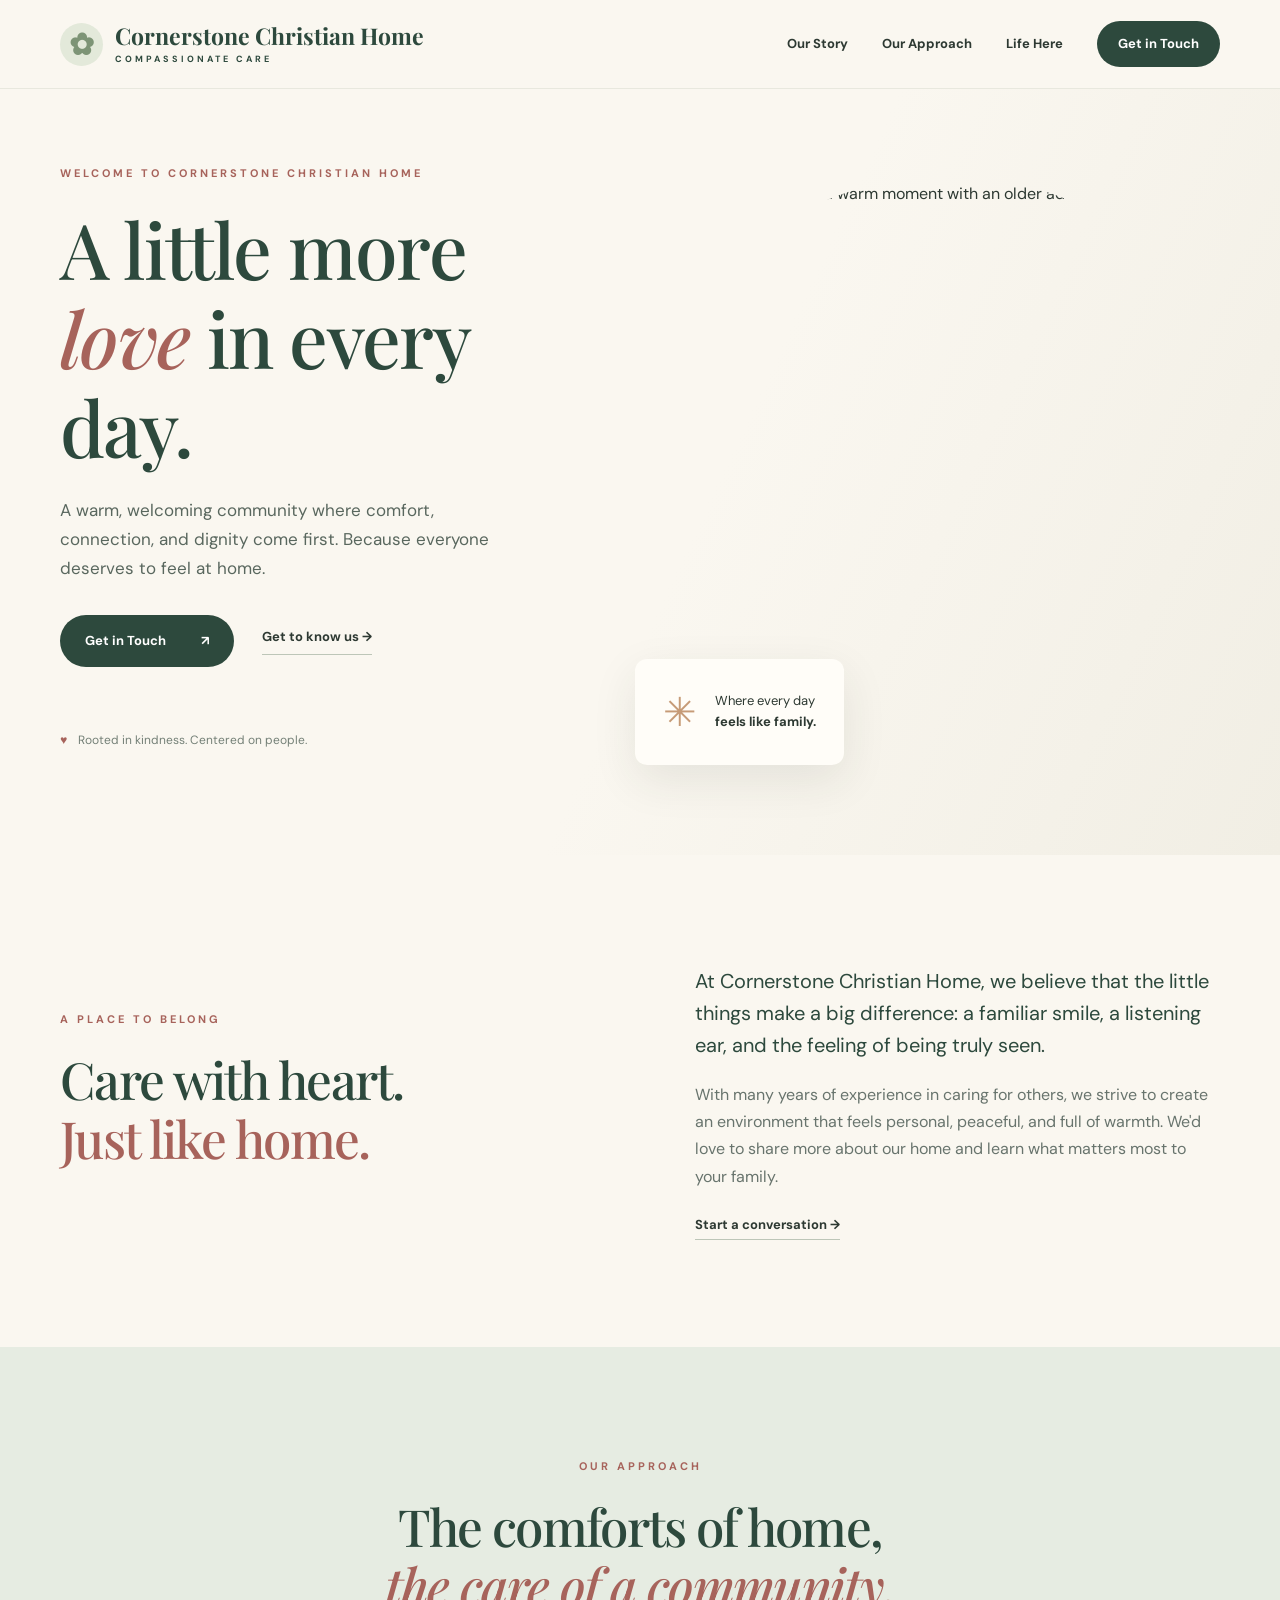
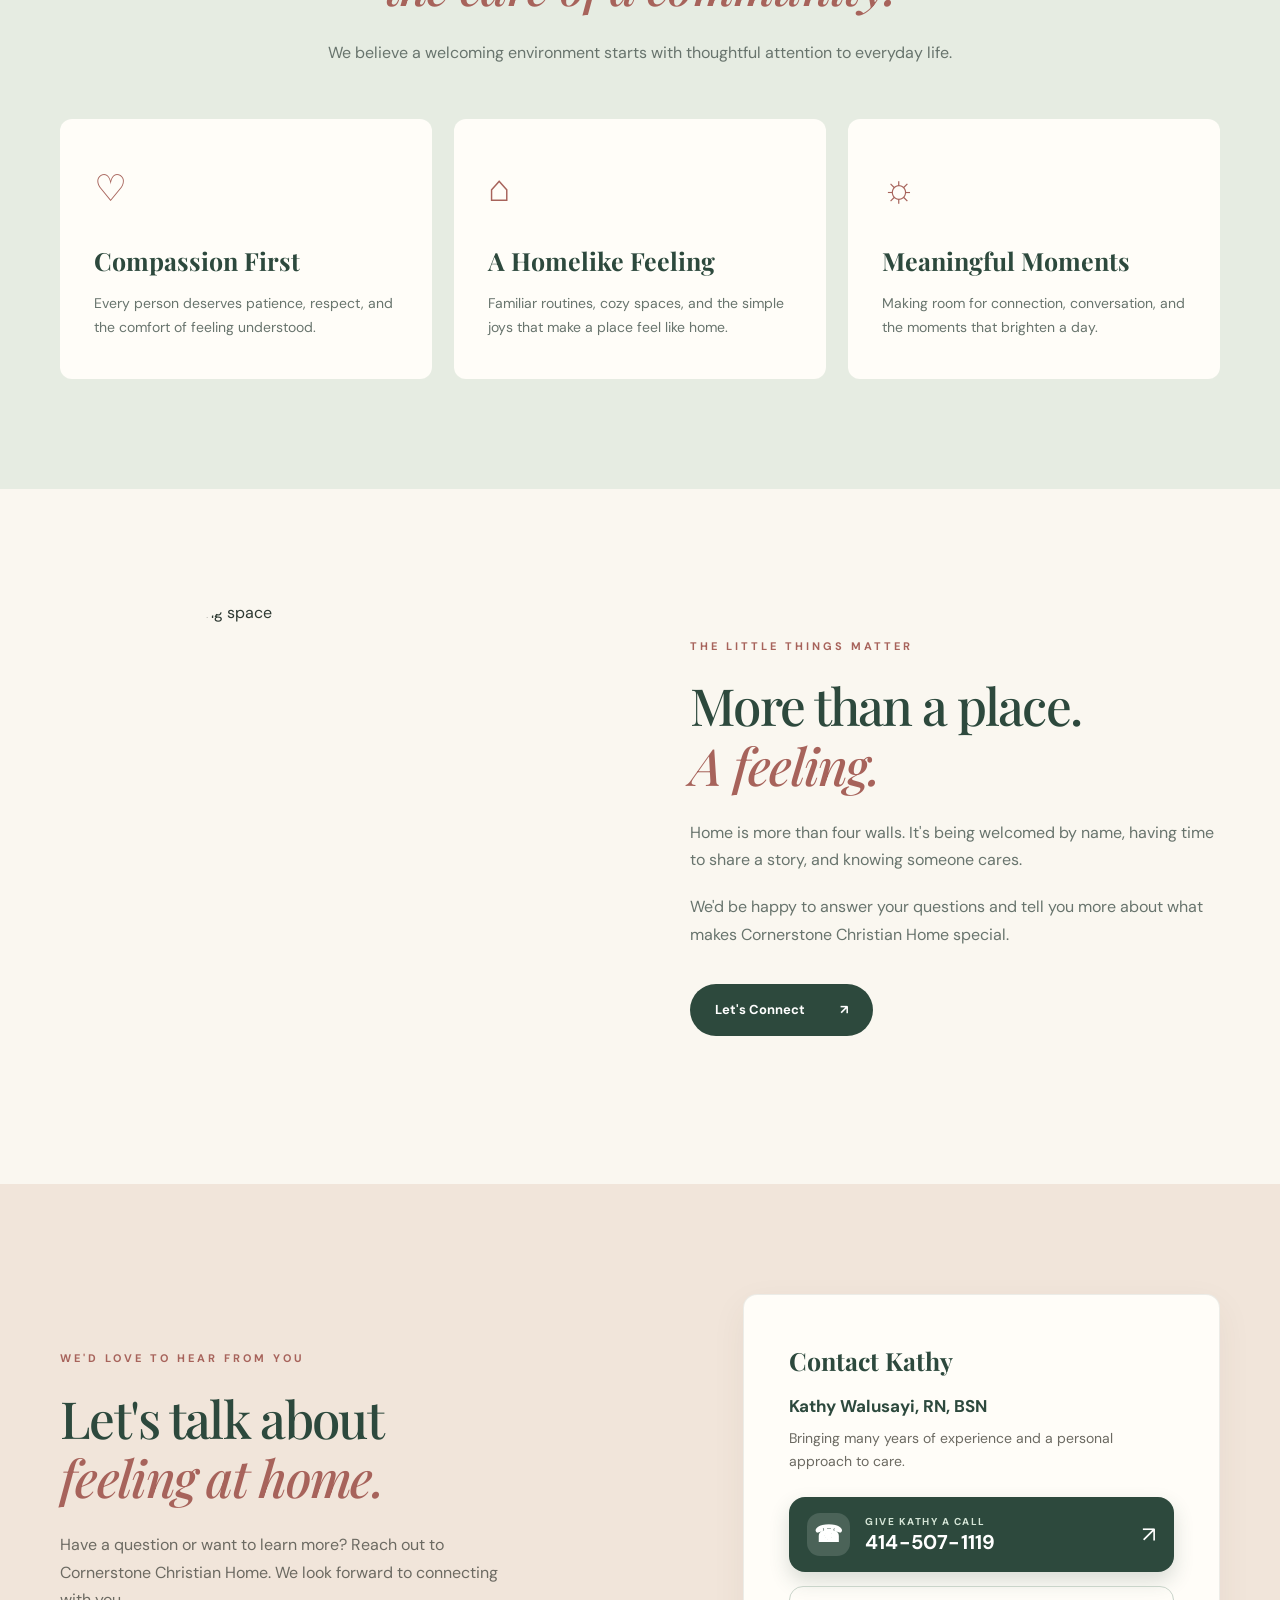
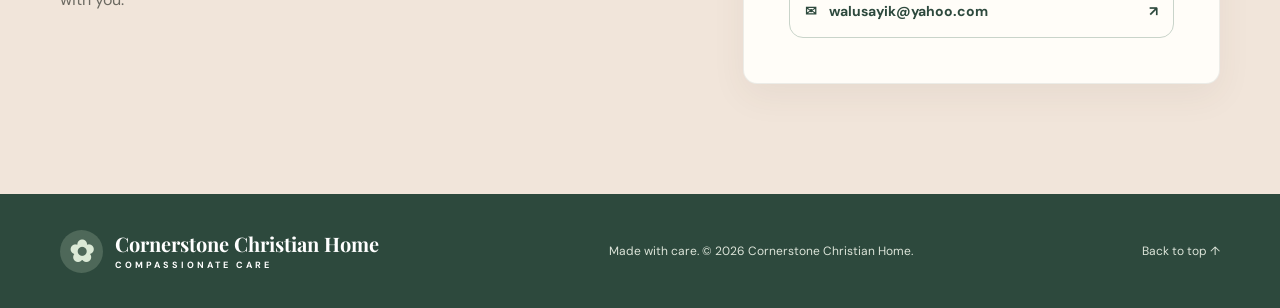
==== commit 01cdb0e9: "Add files via upload" ====
--- a/index.html
+++ b/index.html
@@ -21,7 +21,7 @@
     <section class="intro section" id="about"><div class="container intro-grid"><div><span class="eyebrow">A PLACE TO BELONG</span><h2>Care with heart.<br><em class="upright-emphasis">Just like home.</em></h2></div><div><p class="lead">At Cornerstone Christian Home, we believe that the little things make a big difference: a familiar smile, a listening ear, and the feeling of being truly seen.</p><p>With many years of experience in caring for others, we strive to create an environment that feels personal, peaceful, and full of warmth. We'd love to share more about our home and learn what matters most to your family.</p><a class="text-link" href="#contact">Start a conversation <span aria-hidden="true">→</span></a></div></div></section>
     <section class="care section" id="care"><div class="container"><div class="section-heading"><span class="eyebrow">OUR APPROACH</span><h2>The comforts of home,<br><em>the care of a community.</em></h2><p>We believe a welcoming environment starts with thoughtful attention to everyday life.</p></div><div class="card-grid"><article class="feature-card"><div class="feature-icon">♡</div><h3>Compassion First</h3><p>Every person deserves patience, respect, and the comfort of feeling understood.</p></article><article class="feature-card"><div class="feature-icon">⌂</div><h3>A Homelike Feeling</h3><p>Familiar routines, cozy spaces, and the simple joys that make a place feel like home.</p></article><article class="feature-card"><div class="feature-icon">☼</div><h3>Meaningful Moments</h3><p>Making room for connection, conversation, and the moments that brighten a day.</p></article></div></div></section>
     <section class="life section" id="life"><div class="container life-grid"><div class="life-photo"><img src="https://images.unsplash.com/photo-1600607687920-4e2a09cf159d?auto=format&fit=crop&w=1100&q=85" alt="Bright, inviting living space" loading="lazy" /></div><div class="life-copy"><span class="eyebrow">THE LITTLE THINGS MATTER</span><h2>More than a place.<br><em>A feeling.</em></h2><p>Home is more than four walls. It's being welcomed by name, having time to share a story, and knowing someone cares.</p><p>We'd be happy to answer your questions and tell you more about what makes Cornerstone Christian Home special.</p><a class="button secondary" href="#contact">Let's Connect <span aria-hidden="true">↗</span></a></div></div></section>
-    <section class="contact section" id="contact"><div class="container contact-panel"><div><span class="eyebrow">WE'D LOVE TO HEAR FROM YOU</span><h2>Let's talk about<br><em>feeling at home.</em></h2><p>Have a question or want to learn more? Reach out to Cornerstone Christian Home. We look forward to connecting with you.</p></div><div class="contact-card"><h3>Contact Kathy</h3><p class="contact-name">Kathy Walusayi, RN, BSN</p><p class="contact-experience">Bringing many years of experience and a personal approach to care.</p><a class="button call-button" href="tel:+14145201977" aria-label="Call Kathy Walusayi at 414-520-1977"><span class="call-icon" aria-hidden="true">☎</span><span class="call-label"><span class="call-caption">GIVE KATHY A CALL</span><strong>414-520-1977</strong></span><span class="call-arrow" aria-hidden="true">↗</span></a></div></div></section>
+    <section class="contact section" id="contact"><div class="container contact-panel"><div><span class="eyebrow">WE'D LOVE TO HEAR FROM YOU</span><h2>Let's talk about<br><em>feeling at home.</em></h2><p>Have a question or want to learn more? Reach out to Cornerstone Christian Home. We look forward to connecting with you.</p></div><div class="contact-card"><h3>Contact Kathy</h3><p class="contact-name">Kathy Walusayi, RN, BSN</p><p class="contact-experience">Bringing many years of experience and a personal approach to care.</p><a class="button call-button" href="tel:+14145071119" aria-label="Call Kathy Walusayi at 414-507-1119"><span class="call-icon" aria-hidden="true">☎</span><span class="call-label"><span class="call-caption">GIVE KATHY A CALL</span><strong>414-507-1119</strong></span><span class="call-arrow" aria-hidden="true">↗</span></a><a class="email-link" href="mailto:walusayik@yahoo.com" aria-label="Email Kathy Walusayi at walusayik@yahoo.com"><span aria-hidden="true">✉</span><span>walusayik@yahoo.com</span><span aria-hidden="true">↗</span></a></div></div></section>
   </main>
   <footer><div class="container footer-inner"><a class="brand" href="#home"><span class="brand-mark" aria-hidden="true">✿</span><span>Cornerstone Christian Home <small>COMPASSIONATE CARE</small></span></a><p>Made with care. © <span id="year"></span> Cornerstone Christian Home.</p><a href="#home">Back to top ↑</a></div></footer>
   <script src="script.js"></script>
--- a/styles.css
+++ b/styles.css
@@ -17,3 +17,8 @@
 .call-label strong{font-size:20px;letter-spacing:.2px}
 .call-arrow{margin-left:auto;font-size:22px;font-weight:400}
 @media(max-width:390px){.contact-card .call-button{gap:9px;padding:13px}.call-label strong{font-size:17px}}
+
+.contact-card .email-link{display:flex;align-items:center;gap:12px;margin-top:14px;padding:13px 15px;border:1px solid #c9d4ca;border-radius:14px;color:var(--green);font-size:14px;font-weight:700;overflow-wrap:anywhere;transition:background .2s,transform .2s}
+.contact-card .email-link:hover{background:var(--sage);transform:translateY(-2px)}
+.contact-card .email-link:focus-visible{outline:3px solid var(--rose);outline-offset:3px}
+.contact-card .email-link span:last-child{margin-left:auto}
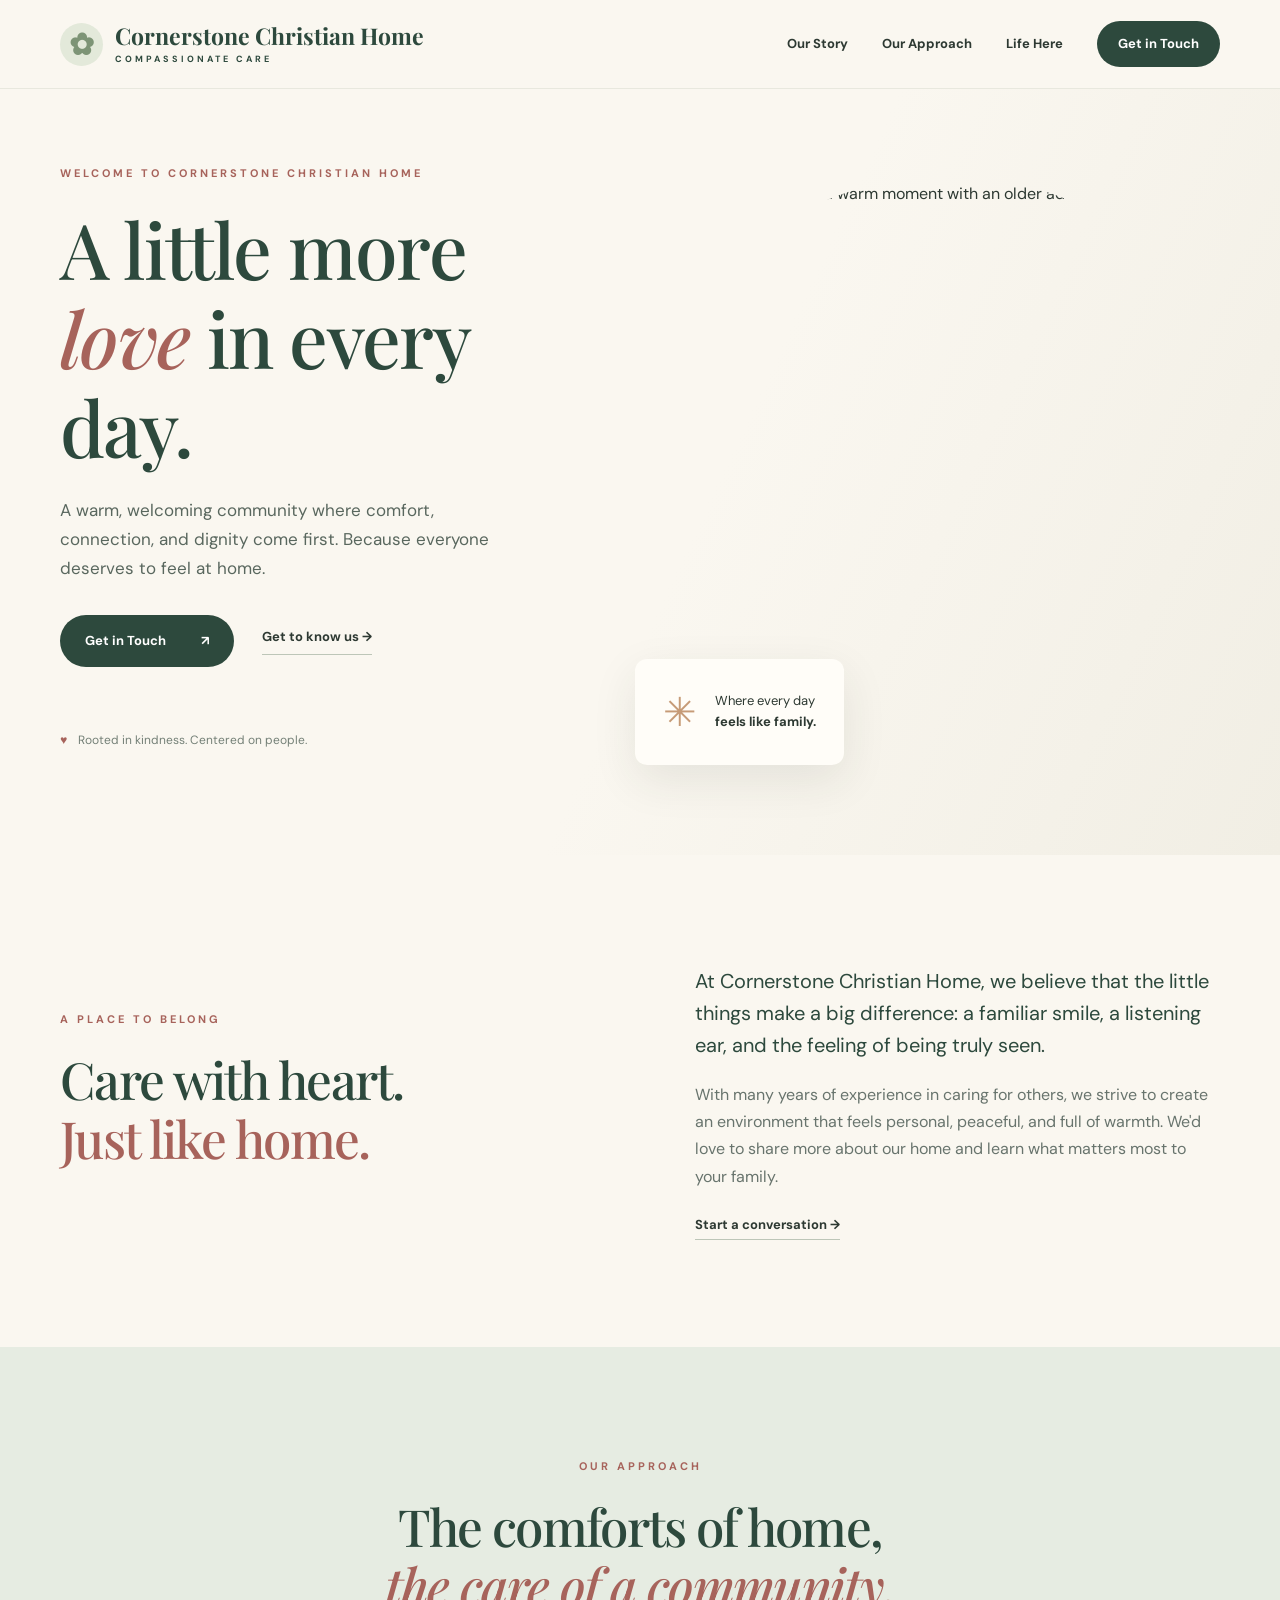
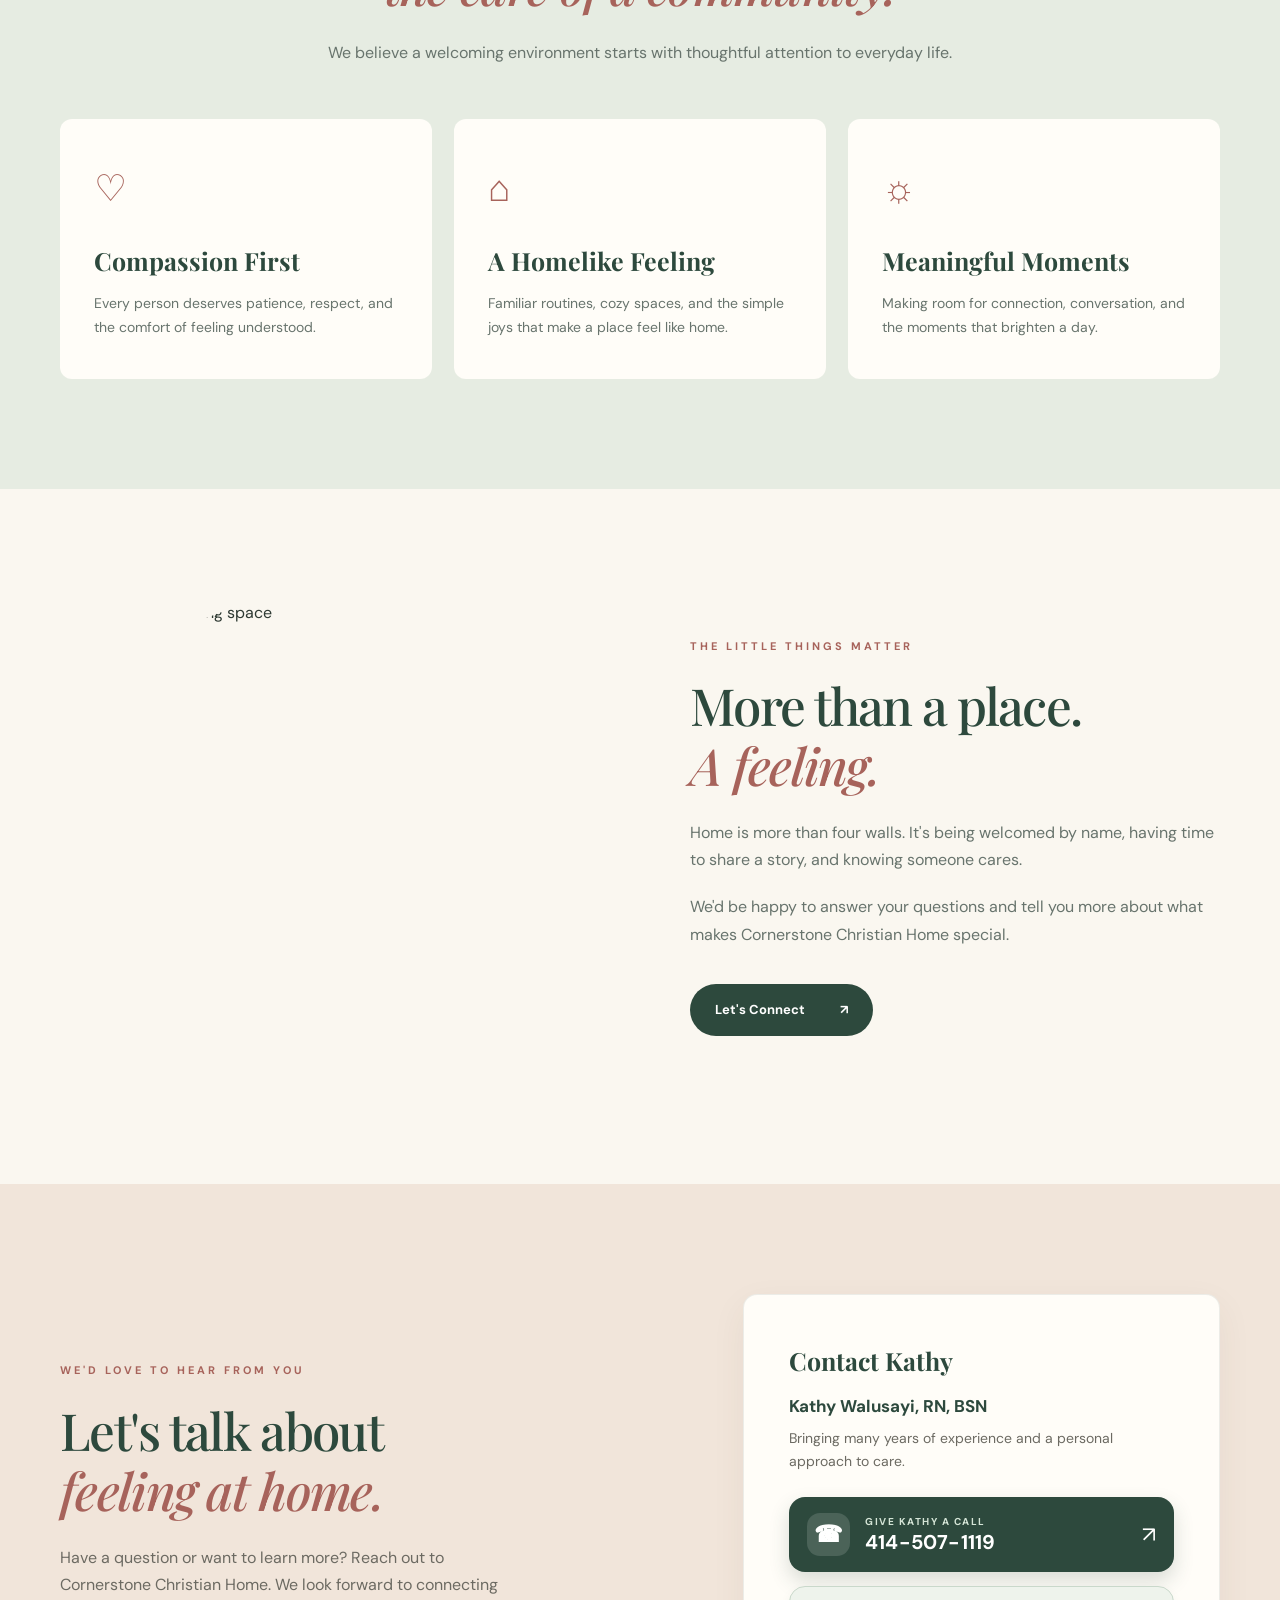
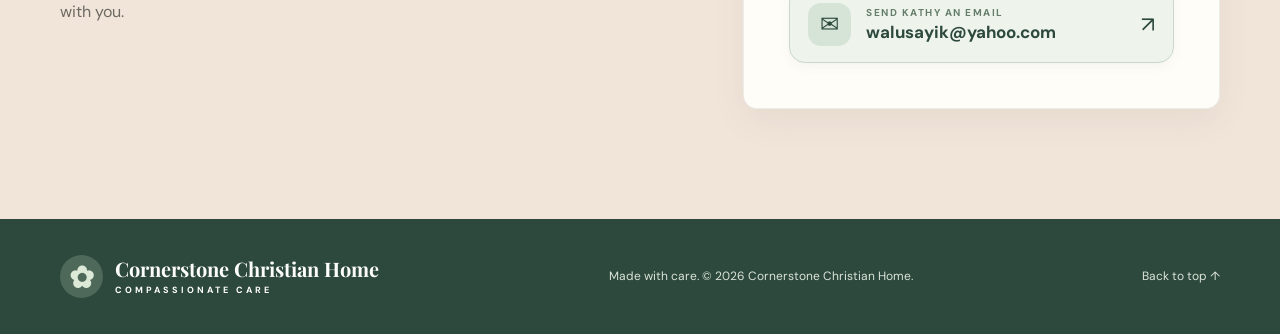
==== commit 802710f9: "Add files via upload" ====
--- a/index.html
+++ b/index.html
@@ -21,7 +21,7 @@
     <section class="intro section" id="about"><div class="container intro-grid"><div><span class="eyebrow">A PLACE TO BELONG</span><h2>Care with heart.<br><em class="upright-emphasis">Just like home.</em></h2></div><div><p class="lead">At Cornerstone Christian Home, we believe that the little things make a big difference: a familiar smile, a listening ear, and the feeling of being truly seen.</p><p>With many years of experience in caring for others, we strive to create an environment that feels personal, peaceful, and full of warmth. We'd love to share more about our home and learn what matters most to your family.</p><a class="text-link" href="#contact">Start a conversation <span aria-hidden="true">→</span></a></div></div></section>
     <section class="care section" id="care"><div class="container"><div class="section-heading"><span class="eyebrow">OUR APPROACH</span><h2>The comforts of home,<br><em>the care of a community.</em></h2><p>We believe a welcoming environment starts with thoughtful attention to everyday life.</p></div><div class="card-grid"><article class="feature-card"><div class="feature-icon">♡</div><h3>Compassion First</h3><p>Every person deserves patience, respect, and the comfort of feeling understood.</p></article><article class="feature-card"><div class="feature-icon">⌂</div><h3>A Homelike Feeling</h3><p>Familiar routines, cozy spaces, and the simple joys that make a place feel like home.</p></article><article class="feature-card"><div class="feature-icon">☼</div><h3>Meaningful Moments</h3><p>Making room for connection, conversation, and the moments that brighten a day.</p></article></div></div></section>
     <section class="life section" id="life"><div class="container life-grid"><div class="life-photo"><img src="https://images.unsplash.com/photo-1600607687920-4e2a09cf159d?auto=format&fit=crop&w=1100&q=85" alt="Bright, inviting living space" loading="lazy" /></div><div class="life-copy"><span class="eyebrow">THE LITTLE THINGS MATTER</span><h2>More than a place.<br><em>A feeling.</em></h2><p>Home is more than four walls. It's being welcomed by name, having time to share a story, and knowing someone cares.</p><p>We'd be happy to answer your questions and tell you more about what makes Cornerstone Christian Home special.</p><a class="button secondary" href="#contact">Let's Connect <span aria-hidden="true">↗</span></a></div></div></section>
-    <section class="contact section" id="contact"><div class="container contact-panel"><div><span class="eyebrow">WE'D LOVE TO HEAR FROM YOU</span><h2>Let's talk about<br><em>feeling at home.</em></h2><p>Have a question or want to learn more? Reach out to Cornerstone Christian Home. We look forward to connecting with you.</p></div><div class="contact-card"><h3>Contact Kathy</h3><p class="contact-name">Kathy Walusayi, RN, BSN</p><p class="contact-experience">Bringing many years of experience and a personal approach to care.</p><a class="button call-button" href="tel:+14145071119" aria-label="Call Kathy Walusayi at 414-507-1119"><span class="call-icon" aria-hidden="true">☎</span><span class="call-label"><span class="call-caption">GIVE KATHY A CALL</span><strong>414-507-1119</strong></span><span class="call-arrow" aria-hidden="true">↗</span></a><a class="email-link" href="mailto:walusayik@yahoo.com" aria-label="Email Kathy Walusayi at walusayik@yahoo.com"><span aria-hidden="true">✉</span><span>walusayik@yahoo.com</span><span aria-hidden="true">↗</span></a></div></div></section>
+    <section class="contact section" id="contact"><div class="container contact-panel"><div><span class="eyebrow">WE'D LOVE TO HEAR FROM YOU</span><h2>Let's talk about<br><em>feeling at home.</em></h2><p>Have a question or want to learn more? Reach out to Cornerstone Christian Home. We look forward to connecting with you.</p></div><div class="contact-card"><h3>Contact Kathy</h3><p class="contact-name">Kathy Walusayi, RN, BSN</p><p class="contact-experience">Bringing many years of experience and a personal approach to care.</p><a class="button call-button" href="tel:+14145071119" aria-label="Call Kathy Walusayi at 414-507-1119"><span class="call-icon" aria-hidden="true">☎</span><span class="call-label"><span class="call-caption">GIVE KATHY A CALL</span><strong>414-507-1119</strong></span><span class="call-arrow" aria-hidden="true">↗</span></a><a class="email-link" href="mailto:walusayik@yahoo.com" aria-label="Email Kathy Walusayi at walusayik@yahoo.com"><span class="email-icon" aria-hidden="true">✉</span><span class="email-label"><span class="email-caption">SEND KATHY AN EMAIL</span><strong>walusayik@yahoo.com</strong></span><span class="email-arrow" aria-hidden="true">↗</span></a></div></div></section>
   </main>
   <footer><div class="container footer-inner"><a class="brand" href="#home"><span class="brand-mark" aria-hidden="true">✿</span><span>Cornerstone Christian Home <small>COMPASSIONATE CARE</small></span></a><p>Made with care. © <span id="year"></span> Cornerstone Christian Home.</p><a href="#home">Back to top ↑</a></div></footer>
   <script src="script.js"></script>
--- a/styles.css
+++ b/styles.css
@@ -18,7 +18,13 @@
 .call-arrow{margin-left:auto;font-size:22px;font-weight:400}
 @media(max-width:390px){.contact-card .call-button{gap:9px;padding:13px}.call-label strong{font-size:17px}}
 
-.contact-card .email-link{display:flex;align-items:center;gap:12px;margin-top:14px;padding:13px 15px;border:1px solid #c9d4ca;border-radius:14px;color:var(--green);font-size:14px;font-weight:700;overflow-wrap:anywhere;transition:background .2s,transform .2s}
-.contact-card .email-link:hover{background:var(--sage);transform:translateY(-2px)}
-.contact-card .email-link:focus-visible{outline:3px solid var(--rose);outline-offset:3px}
-.contact-card .email-link span:last-child{margin-left:auto}
+/* Matching, polished contact action with a lighter treatment. */
+.contact-card .email-link{display:flex;align-items:center;gap:15px;width:100%;min-width:0;margin-top:14px;padding:16px 18px;border:1px solid #c9d8cb;border-radius:16px;background:#eef3ec;color:var(--green);box-shadow:0 4px 12px rgba(45,73,61,.05);transition:background .2s,transform .2s,box-shadow .2s}
+.contact-card .email-link:hover{background:#e1ebdf;transform:translateY(-3px);box-shadow:0 9px 20px rgba(45,73,61,.12)}
+.contact-card .email-link:focus-visible{outline:3px solid var(--rose);outline-offset:4px}
+.email-icon{display:grid;place-items:center;flex-shrink:0;width:43px;height:43px;border-radius:13px;background:#d6e4d7;font-size:23px}
+.email-label{display:flex;flex:1;min-width:0;flex-direction:column;gap:3px;line-height:1.2}
+.email-caption{font-size:10px;letter-spacing:1.5px;font-weight:700;color:#657e6b}
+.email-label strong{font-size:clamp(13px,1.5vw,17px);font-weight:700;overflow-wrap:anywhere}
+.email-arrow{flex-shrink:0;margin-left:auto;font-size:22px}
+@media(max-width:390px){.contact-card .email-link{gap:9px;padding:13px}.email-icon{width:38px;height:38px}.email-label strong{font-size:13px}}
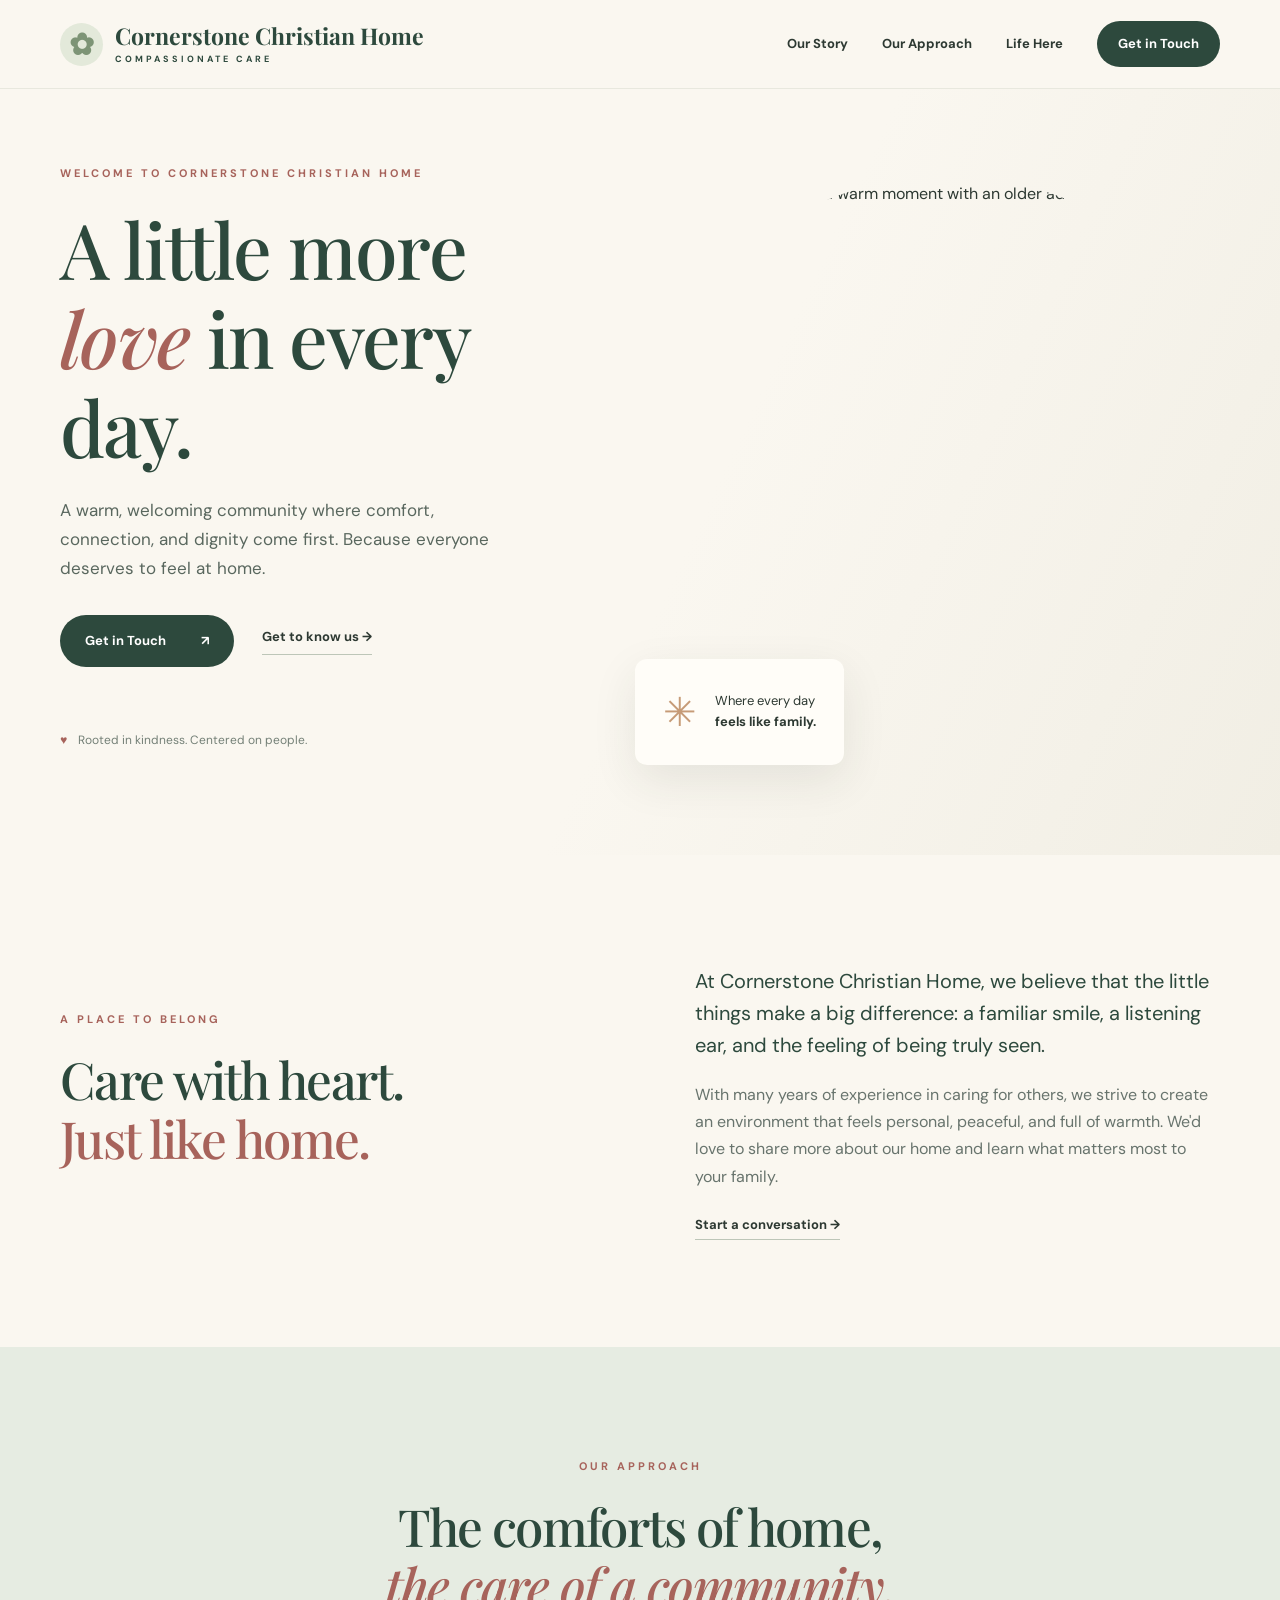
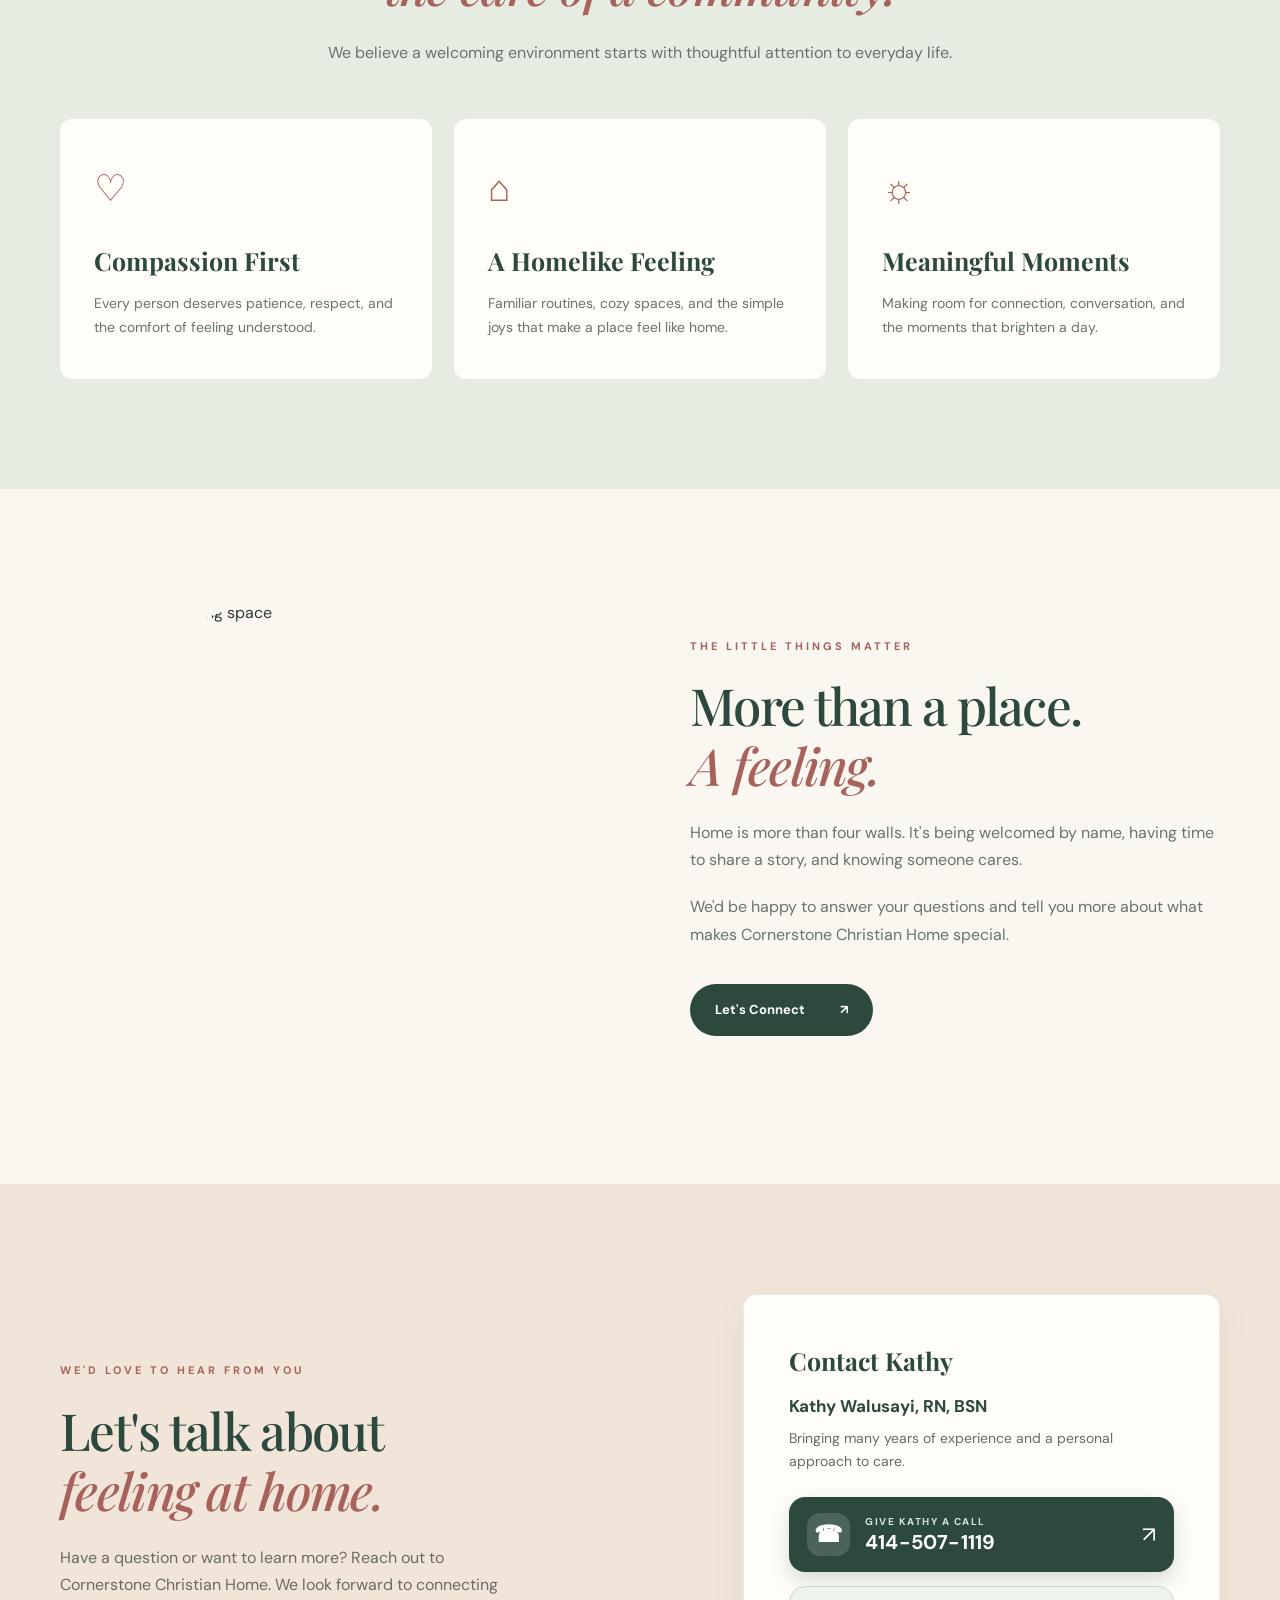
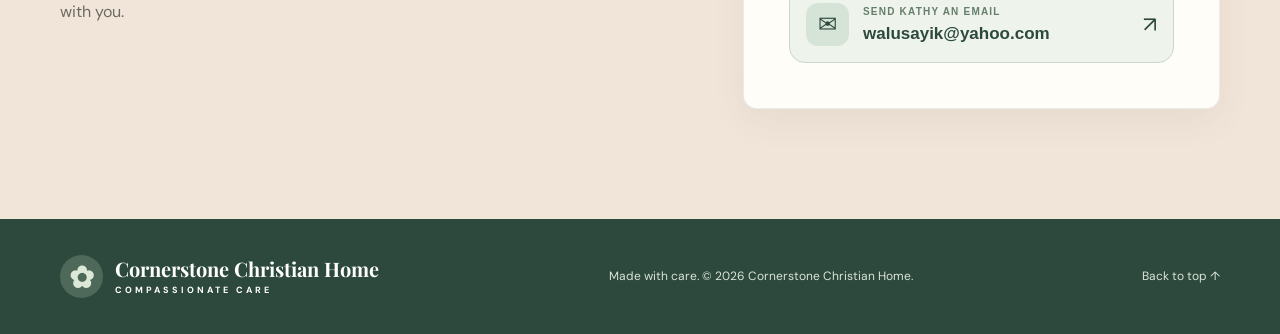
==== commit 4cdf00e9: "Add files via upload" ====
--- a/index.html
+++ b/index.html
@@ -21,7 +21,12 @@
     <section class="intro section" id="about"><div class="container intro-grid"><div><span class="eyebrow">A PLACE TO BELONG</span><h2>Care with heart.<br><em class="upright-emphasis">Just like home.</em></h2></div><div><p class="lead">At Cornerstone Christian Home, we believe that the little things make a big difference: a familiar smile, a listening ear, and the feeling of being truly seen.</p><p>With many years of experience in caring for others, we strive to create an environment that feels personal, peaceful, and full of warmth. We'd love to share more about our home and learn what matters most to your family.</p><a class="text-link" href="#contact">Start a conversation <span aria-hidden="true">→</span></a></div></div></section>
     <section class="care section" id="care"><div class="container"><div class="section-heading"><span class="eyebrow">OUR APPROACH</span><h2>The comforts of home,<br><em>the care of a community.</em></h2><p>We believe a welcoming environment starts with thoughtful attention to everyday life.</p></div><div class="card-grid"><article class="feature-card"><div class="feature-icon">♡</div><h3>Compassion First</h3><p>Every person deserves patience, respect, and the comfort of feeling understood.</p></article><article class="feature-card"><div class="feature-icon">⌂</div><h3>A Homelike Feeling</h3><p>Familiar routines, cozy spaces, and the simple joys that make a place feel like home.</p></article><article class="feature-card"><div class="feature-icon">☼</div><h3>Meaningful Moments</h3><p>Making room for connection, conversation, and the moments that brighten a day.</p></article></div></div></section>
     <section class="life section" id="life"><div class="container life-grid"><div class="life-photo"><img src="https://images.unsplash.com/photo-1600607687920-4e2a09cf159d?auto=format&fit=crop&w=1100&q=85" alt="Bright, inviting living space" loading="lazy" /></div><div class="life-copy"><span class="eyebrow">THE LITTLE THINGS MATTER</span><h2>More than a place.<br><em>A feeling.</em></h2><p>Home is more than four walls. It's being welcomed by name, having time to share a story, and knowing someone cares.</p><p>We'd be happy to answer your questions and tell you more about what makes Cornerstone Christian Home special.</p><a class="button secondary" href="#contact">Let's Connect <span aria-hidden="true">↗</span></a></div></div></section>
-    <section class="contact section" id="contact"><div class="container contact-panel"><div><span class="eyebrow">WE'D LOVE TO HEAR FROM YOU</span><h2>Let's talk about<br><em>feeling at home.</em></h2><p>Have a question or want to learn more? Reach out to Cornerstone Christian Home. We look forward to connecting with you.</p></div><div class="contact-card"><h3>Contact Kathy</h3><p class="contact-name">Kathy Walusayi, RN, BSN</p><p class="contact-experience">Bringing many years of experience and a personal approach to care.</p><a class="button call-button" href="tel:+14145071119" aria-label="Call Kathy Walusayi at 414-507-1119"><span class="call-icon" aria-hidden="true">☎</span><span class="call-label"><span class="call-caption">GIVE KATHY A CALL</span><strong>414-507-1119</strong></span><span class="call-arrow" aria-hidden="true">↗</span></a><a class="email-link" href="mailto:walusayik@yahoo.com" aria-label="Email Kathy Walusayi at walusayik@yahoo.com"><span class="email-icon" aria-hidden="true">✉</span><span class="email-label"><span class="email-caption">SEND KATHY AN EMAIL</span><strong>walusayik@yahoo.com</strong></span><span class="email-arrow" aria-hidden="true">↗</span></a></div></div></section>
+    <section class="contact section" id="contact"><div class="container contact-panel"><div><span class="eyebrow">WE'D LOVE TO HEAR FROM YOU</span><h2>Let's talk about<br><em>feeling at home.</em></h2><p>Have a question or want to learn more? Reach out to Cornerstone Christian Home. We look forward to connecting with you.</p></div><div class="contact-card"><h3>Contact Kathy</h3><p class="contact-name">Kathy Walusayi, RN, BSN</p><p class="contact-experience">Bringing many years of experience and a personal approach to care.</p><a class="button call-button" href="tel:+14145071119" aria-label="Call Kathy Walusayi at 414-507-1119"><span class="call-icon" aria-hidden="true">☎</span><span class="call-label"><span class="call-caption">GIVE KATHY A CALL</span><strong>414-507-1119</strong></span><span class="call-arrow" aria-hidden="true">↗</span></a><a href="mailto:walusayik@yahoo.com" aria-label="Email Kathy Walusayi at walusayik@yahoo.com" style="display:flex;align-items:center;gap:14px;width:100%;min-width:0;margin-top:14px;padding:16px;border:1px solid #c9d8cb;border-radius:16px;background:#eef3ec;color:#2d493d;text-decoration:none;box-sizing:border-box;">
+<span aria-hidden="true" style="display:flex;align-items:center;justify-content:center;flex-shrink:0;width:43px;height:43px;border-radius:12px;background:#d6e4d7;font-size:23px;">✉</span>
+<span style="display:flex;flex-direction:column;min-width:0;flex:1;gap:5px;line-height:1.3;">
+<span style="display:block;font-family:Arial,sans-serif;font-size:10px;font-weight:700;letter-spacing:1.2px;color:#657e6b;">SEND KATHY AN EMAIL</span>
+<span style="display:block;font-family:Arial,sans-serif;font-size:clamp(13px,1.5vw,17px);font-weight:700;overflow-wrap:anywhere;color:#2d493d;">walusayik@yahoo.com</span>
+</span><span aria-hidden="true" style="font-size:22px;flex-shrink:0;">↗</span></a></div></div></section>
   </main>
   <footer><div class="container footer-inner"><a class="brand" href="#home"><span class="brand-mark" aria-hidden="true">✿</span><span>Cornerstone Christian Home <small>COMPASSIONATE CARE</small></span></a><p>Made with care. © <span id="year"></span> Cornerstone Christian Home.</p><a href="#home">Back to top ↑</a></div></footer>
   <script src="script.js"></script>
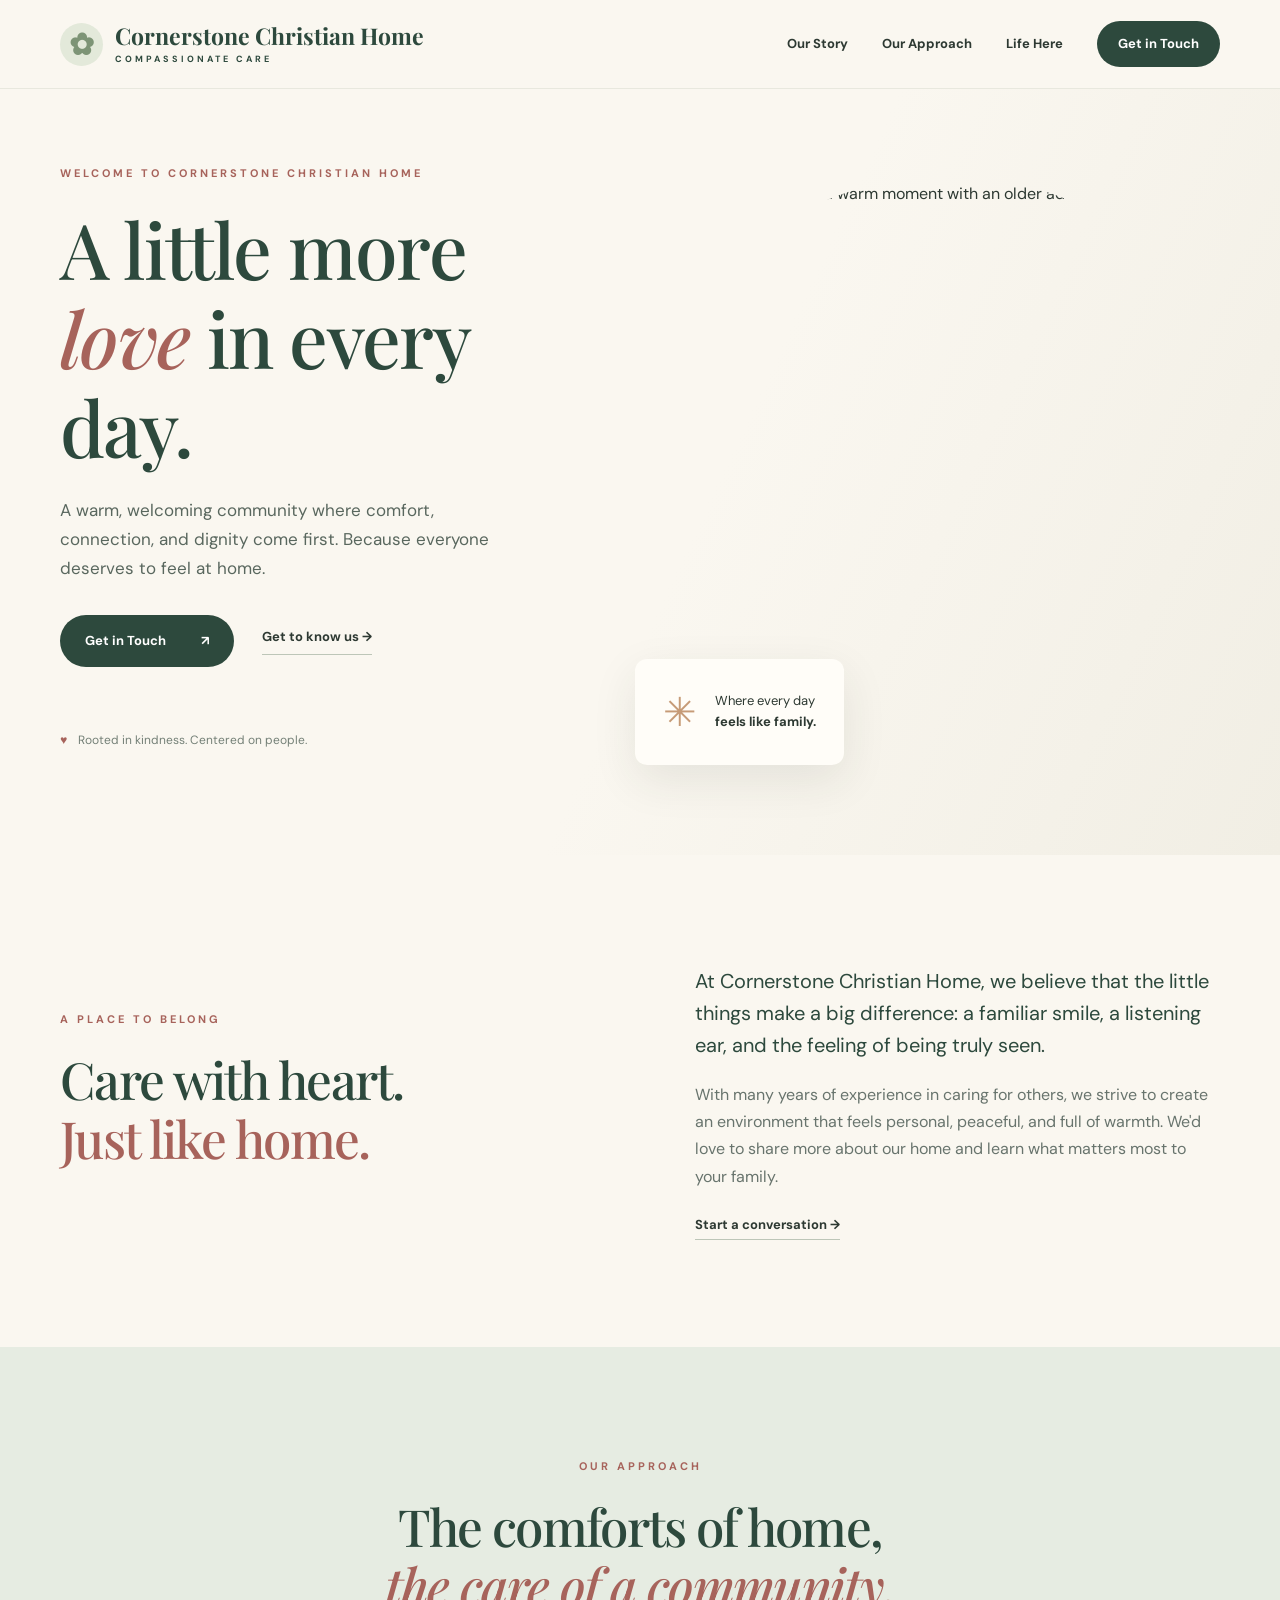
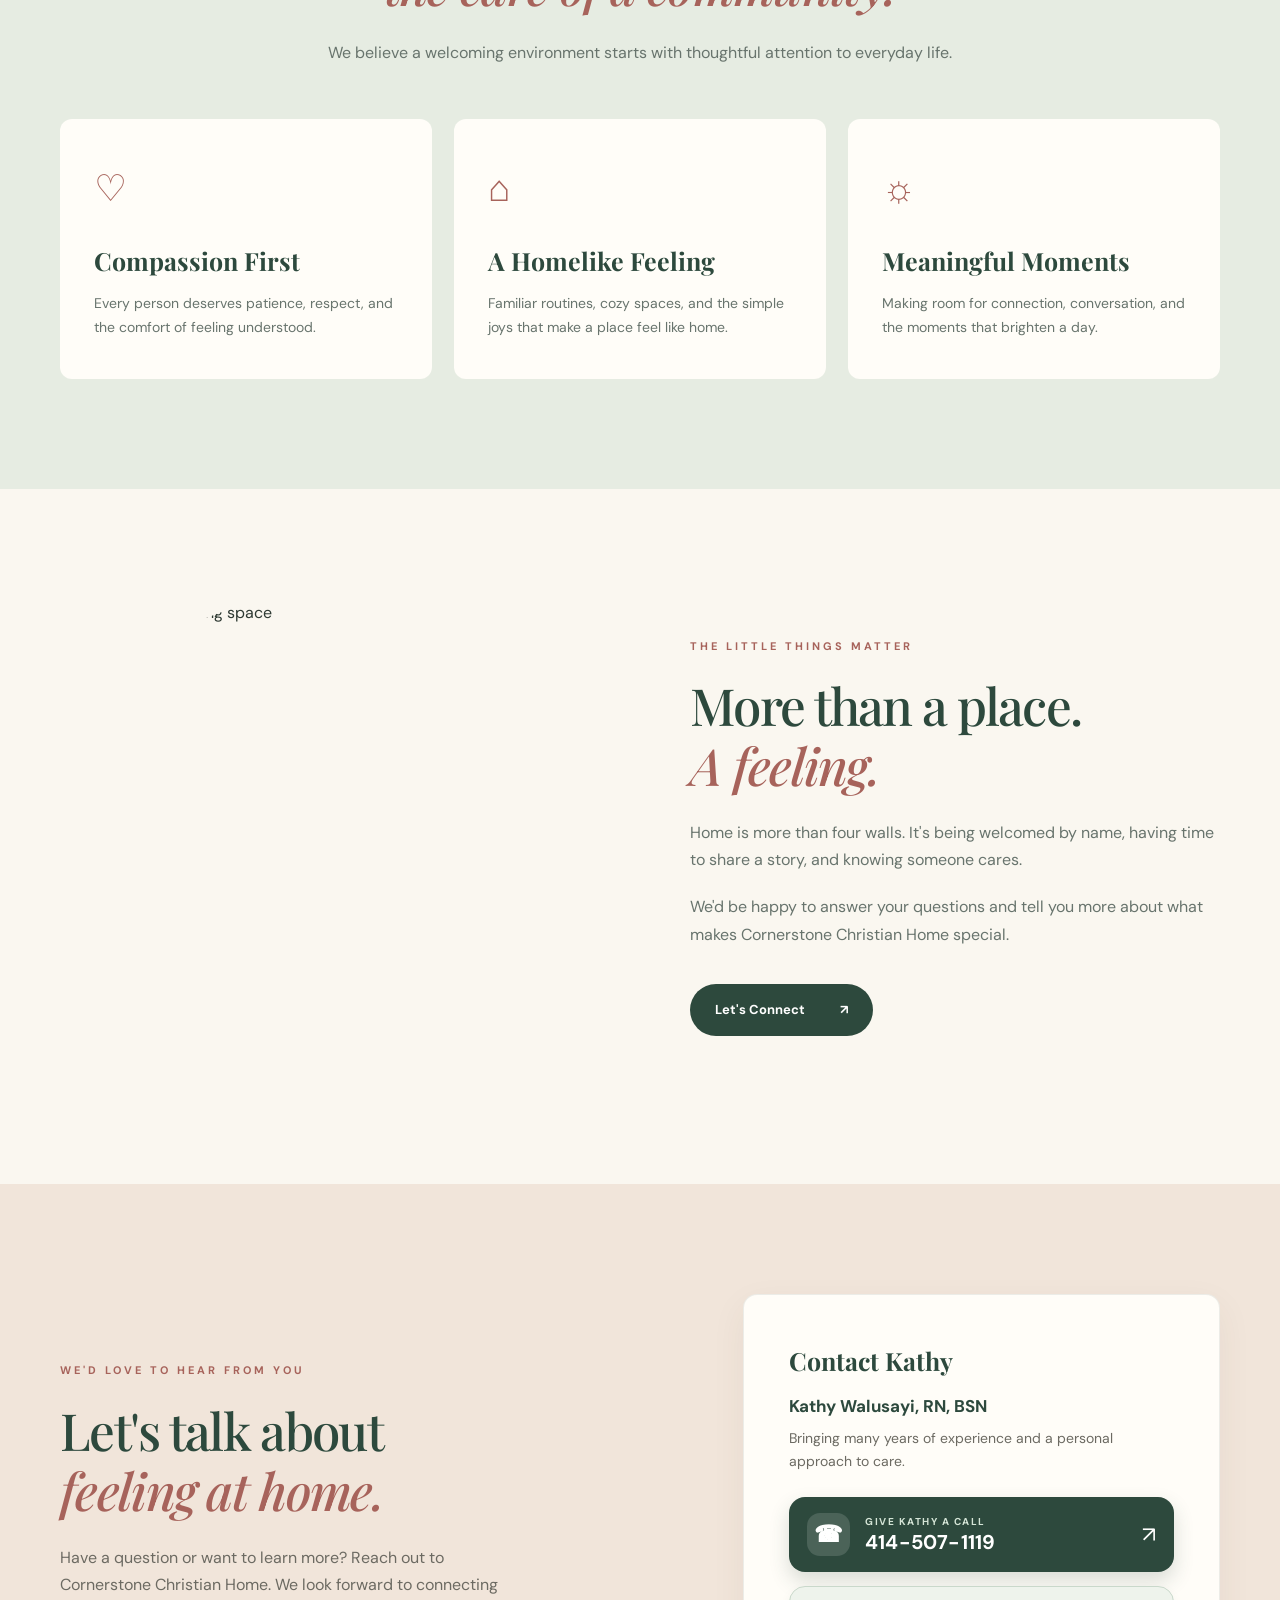
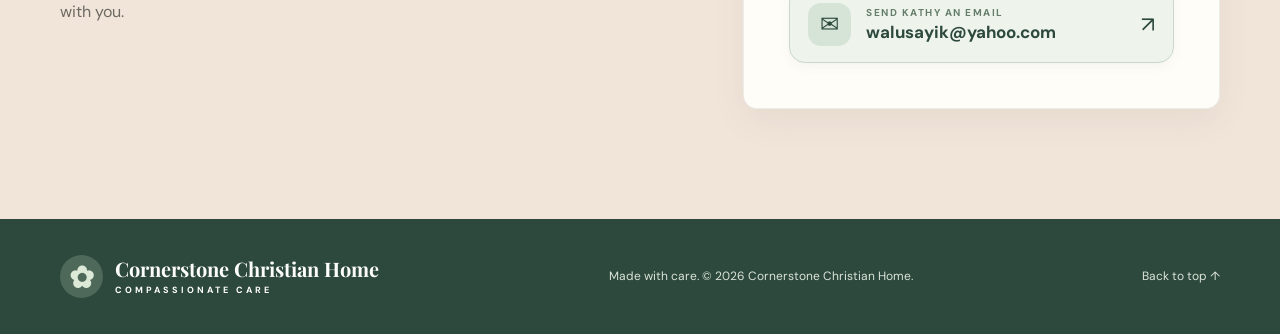
==== commit fc79366b: "Add files via upload" ====
--- a/index.html
+++ b/index.html
@@ -21,12 +21,7 @@
     <section class="intro section" id="about"><div class="container intro-grid"><div><span class="eyebrow">A PLACE TO BELONG</span><h2>Care with heart.<br><em class="upright-emphasis">Just like home.</em></h2></div><div><p class="lead">At Cornerstone Christian Home, we believe that the little things make a big difference: a familiar smile, a listening ear, and the feeling of being truly seen.</p><p>With many years of experience in caring for others, we strive to create an environment that feels personal, peaceful, and full of warmth. We'd love to share more about our home and learn what matters most to your family.</p><a class="text-link" href="#contact">Start a conversation <span aria-hidden="true">→</span></a></div></div></section>
     <section class="care section" id="care"><div class="container"><div class="section-heading"><span class="eyebrow">OUR APPROACH</span><h2>The comforts of home,<br><em>the care of a community.</em></h2><p>We believe a welcoming environment starts with thoughtful attention to everyday life.</p></div><div class="card-grid"><article class="feature-card"><div class="feature-icon">♡</div><h3>Compassion First</h3><p>Every person deserves patience, respect, and the comfort of feeling understood.</p></article><article class="feature-card"><div class="feature-icon">⌂</div><h3>A Homelike Feeling</h3><p>Familiar routines, cozy spaces, and the simple joys that make a place feel like home.</p></article><article class="feature-card"><div class="feature-icon">☼</div><h3>Meaningful Moments</h3><p>Making room for connection, conversation, and the moments that brighten a day.</p></article></div></div></section>
     <section class="life section" id="life"><div class="container life-grid"><div class="life-photo"><img src="https://images.unsplash.com/photo-1600607687920-4e2a09cf159d?auto=format&fit=crop&w=1100&q=85" alt="Bright, inviting living space" loading="lazy" /></div><div class="life-copy"><span class="eyebrow">THE LITTLE THINGS MATTER</span><h2>More than a place.<br><em>A feeling.</em></h2><p>Home is more than four walls. It's being welcomed by name, having time to share a story, and knowing someone cares.</p><p>We'd be happy to answer your questions and tell you more about what makes Cornerstone Christian Home special.</p><a class="button secondary" href="#contact">Let's Connect <span aria-hidden="true">↗</span></a></div></div></section>
-    <section class="contact section" id="contact"><div class="container contact-panel"><div><span class="eyebrow">WE'D LOVE TO HEAR FROM YOU</span><h2>Let's talk about<br><em>feeling at home.</em></h2><p>Have a question or want to learn more? Reach out to Cornerstone Christian Home. We look forward to connecting with you.</p></div><div class="contact-card"><h3>Contact Kathy</h3><p class="contact-name">Kathy Walusayi, RN, BSN</p><p class="contact-experience">Bringing many years of experience and a personal approach to care.</p><a class="button call-button" href="tel:+14145071119" aria-label="Call Kathy Walusayi at 414-507-1119"><span class="call-icon" aria-hidden="true">☎</span><span class="call-label"><span class="call-caption">GIVE KATHY A CALL</span><strong>414-507-1119</strong></span><span class="call-arrow" aria-hidden="true">↗</span></a><a href="mailto:walusayik@yahoo.com" aria-label="Email Kathy Walusayi at walusayik@yahoo.com" style="display:flex;align-items:center;gap:14px;width:100%;min-width:0;margin-top:14px;padding:16px;border:1px solid #c9d8cb;border-radius:16px;background:#eef3ec;color:#2d493d;text-decoration:none;box-sizing:border-box;">
-<span aria-hidden="true" style="display:flex;align-items:center;justify-content:center;flex-shrink:0;width:43px;height:43px;border-radius:12px;background:#d6e4d7;font-size:23px;">✉</span>
-<span style="display:flex;flex-direction:column;min-width:0;flex:1;gap:5px;line-height:1.3;">
-<span style="display:block;font-family:Arial,sans-serif;font-size:10px;font-weight:700;letter-spacing:1.2px;color:#657e6b;">SEND KATHY AN EMAIL</span>
-<span style="display:block;font-family:Arial,sans-serif;font-size:clamp(13px,1.5vw,17px);font-weight:700;overflow-wrap:anywhere;color:#2d493d;">walusayik@yahoo.com</span>
-</span><span aria-hidden="true" style="font-size:22px;flex-shrink:0;">↗</span></a></div></div></section>
+    <section class="contact section" id="contact"><div class="container contact-panel"><div><span class="eyebrow">WE'D LOVE TO HEAR FROM YOU</span><h2>Let's talk about<br><em>feeling at home.</em></h2><p>Have a question or want to learn more? Reach out to Cornerstone Christian Home. We look forward to connecting with you.</p></div><div class="contact-card"><h3>Contact Kathy</h3><p class="contact-name">Kathy Walusayi, RN, BSN</p><p class="contact-experience">Bringing many years of experience and a personal approach to care.</p><a class="button call-button" href="tel:+14145071119" aria-label="Call Kathy Walusayi at 414-507-1119"><span class="call-icon" aria-hidden="true">☎</span><span class="call-label"><span class="call-caption">GIVE KATHY A CALL</span><strong>414-507-1119</strong></span><span class="call-arrow" aria-hidden="true">↗</span></a><a class="email-link" href="mailto:walusayik@yahoo.com" aria-label="Email Kathy Walusayi at walusayik@yahoo.com"><span class="email-icon" aria-hidden="true">✉</span><span class="email-label"><span class="email-caption">SEND KATHY AN EMAIL</span><strong>walusayik@yahoo.com</strong></span><span class="email-arrow" aria-hidden="true">↗</span></a></div></div></section>
   </main>
   <footer><div class="container footer-inner"><a class="brand" href="#home"><span class="brand-mark" aria-hidden="true">✿</span><span>Cornerstone Christian Home <small>COMPASSIONATE CARE</small></span></a><p>Made with care. © <span id="year"></span> Cornerstone Christian Home.</p><a href="#home">Back to top ↑</a></div></footer>
   <script src="script.js"></script>
